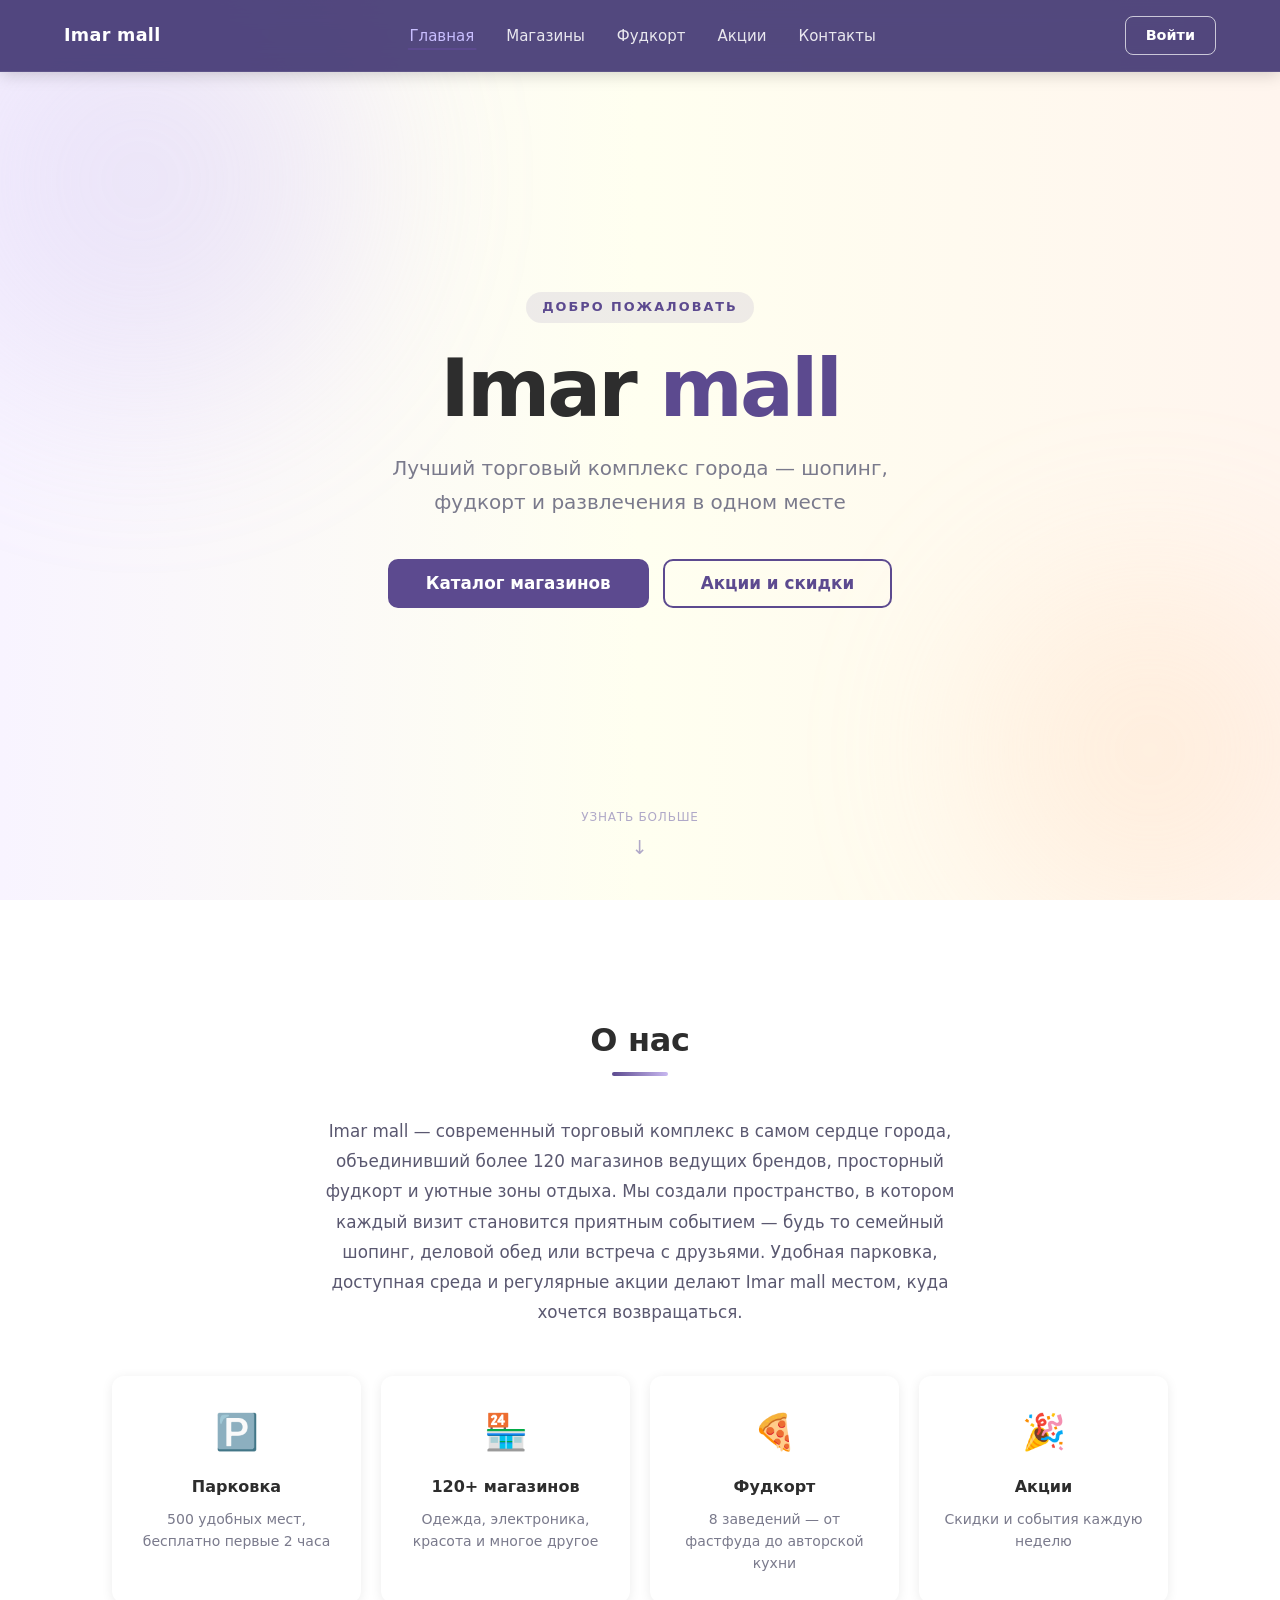
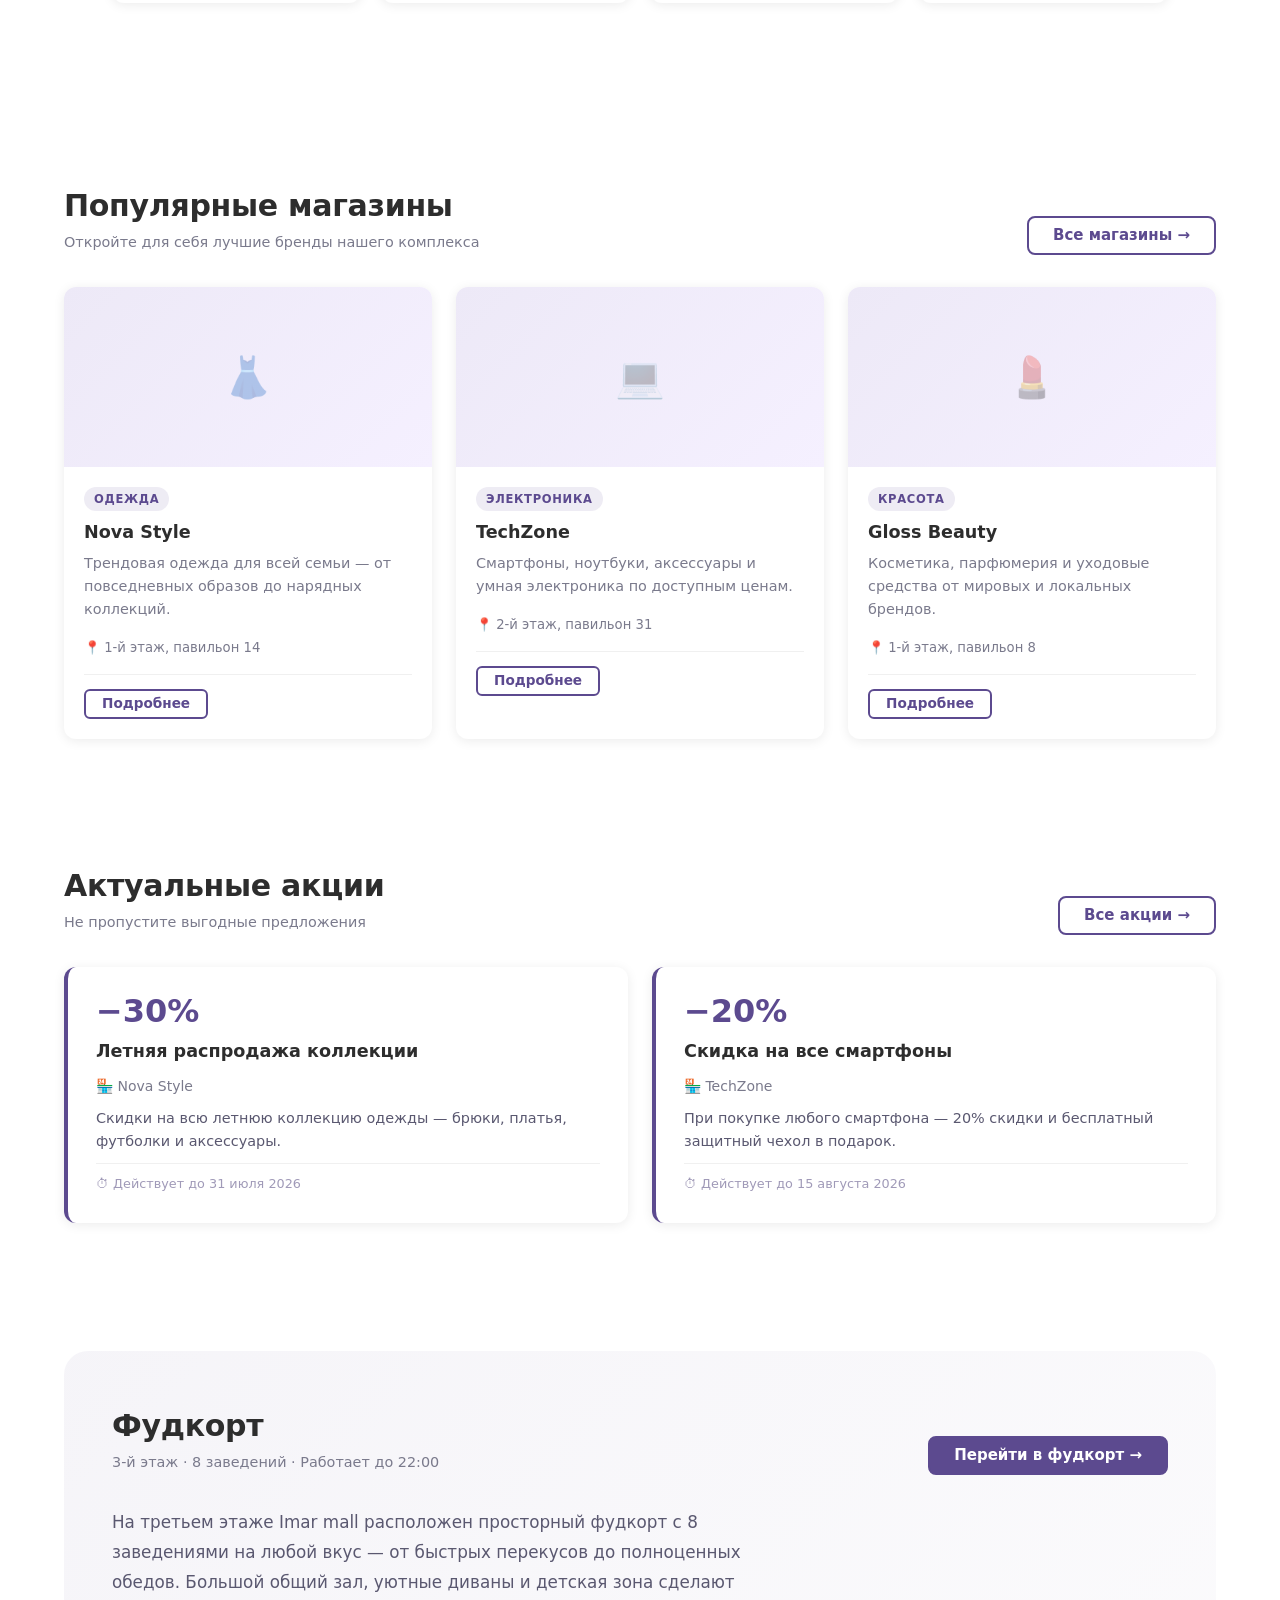
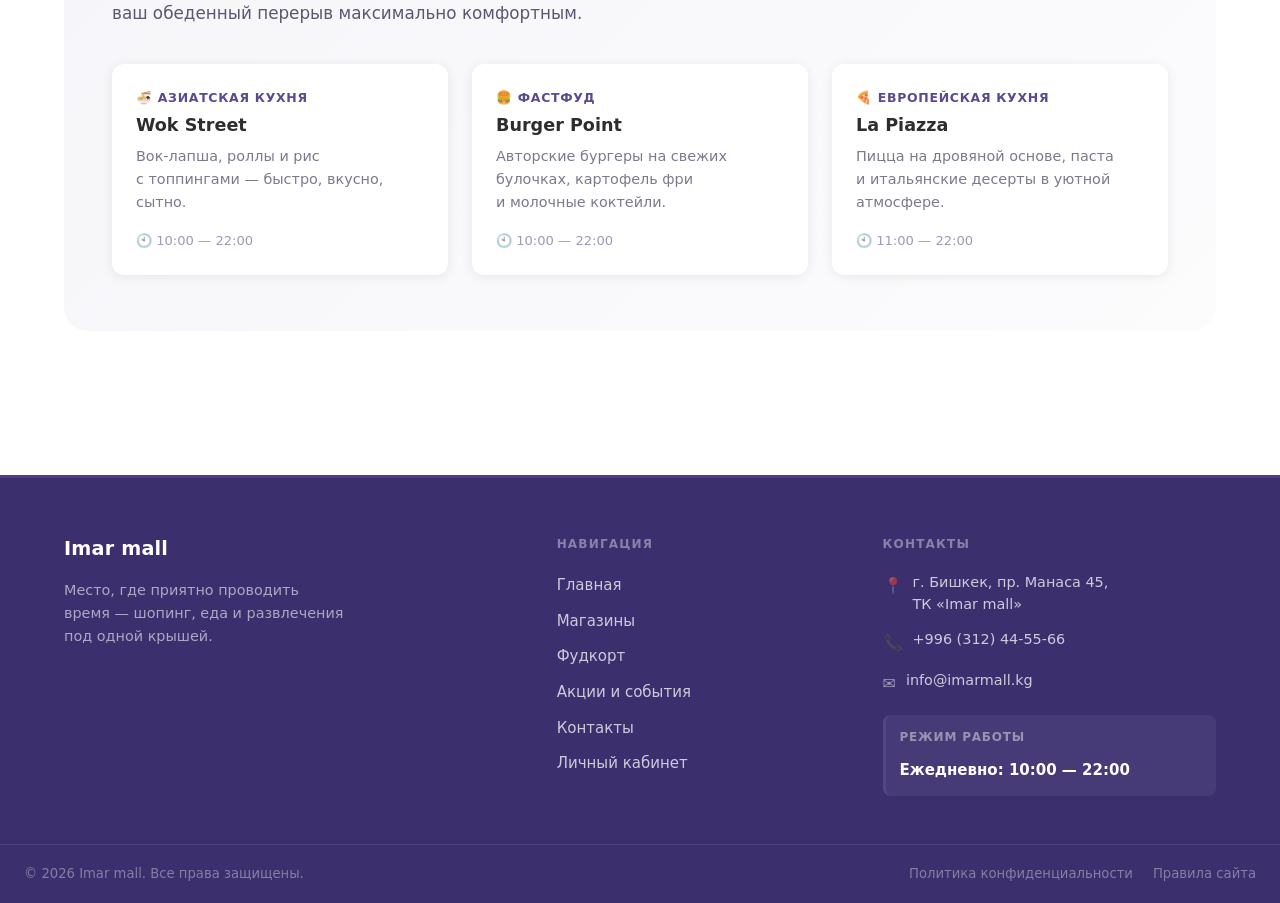
==== imar-shop-main-main/frontend/index.html @ 3b636833 "Add files via upload" ====
<!DOCTYPE html>
<html lang="ru">
<head>
  <meta charset="UTF-8">
  <meta name="viewport" content="width=device-width, initial-scale=1.0">
  <title>Главная — Imar mall</title>
  <link rel="stylesheet" href="css/style.css">
  <link rel="stylesheet" href="css/header.css">
  <link rel="stylesheet" href="css/footer.css">
  <link rel="stylesheet" href="css/components.css">

  <style>
    /* ── Стили, специфичные только для index.html ── */

    /* HERO */
    .hero {
      min-height: 100vh;
      display: flex;
      align-items: center;
      justify-content: center;
      text-align: center;
      padding: 0 24px;
      position: relative;
      overflow: hidden;
      margin-top: -72px; /* перекрыть padding-top из body */
    }

    /* Декоративные размытые круги на фоне */
    .hero::before,
    .hero::after {
      content: '';
      position: absolute;
      border-radius: 50%;
      pointer-events: none;
      filter: blur(80px);
      opacity: 0.35;
    }
    .hero::before {
      width: 520px;
      height: 520px;
      background: radial-gradient(circle, #c8b8f0, transparent);
      top: -80px;
      left: -120px;
    }
    .hero::after {
      width: 420px;
      height: 420px;
      background: radial-gradient(circle, #ffd6b0, transparent);
      bottom: -60px;
      right: -80px;
    }

    .hero__content {
      position: relative;
      z-index: 1;
      max-width: 720px;
    }

    .hero__eyebrow {
      display: inline-block;
      font-size: 0.8rem;
      font-weight: 700;
      letter-spacing: 2px;
      text-transform: uppercase;
      color: #5C4A8F;
      background: rgba(92, 74, 143, 0.1);
      padding: 5px 16px;
      border-radius: 20px;
      margin-bottom: 24px;
    }

    .hero__title {
      font-size: 5rem;
      font-weight: 800;
      color: #2d2d2d;
      letter-spacing: -3px;
      line-height: 1.05;
      margin-bottom: 20px;
    }

    .hero__title span {
      color: #5C4A8F;
    }

    .hero__subtitle {
      font-size: 1.25rem;
      color: #7a7a8c;
      line-height: 1.7;
      margin-bottom: 40px;
      max-width: 560px;
      margin-left: auto;
      margin-right: auto;
    }

    .hero__buttons {
      display: flex;
      gap: 14px;
      justify-content: center;
    }

    /* Стрелка вниз */
    .hero__scroll {
      position: absolute;
      bottom: 36px;
      left: 50%;
      transform: translateX(-50%);
      display: flex;
      flex-direction: column;
      align-items: center;
      gap: 6px;
      color: #b0a9c8;
      font-size: 0.75rem;
      letter-spacing: 0.8px;
      text-transform: uppercase;
      text-decoration: none;
    }

    .hero__scroll-arrow {
      font-size: 1.2rem;
      animation: bounce 1.8s infinite;
    }

    @keyframes bounce {
      0%, 100% { transform: translateY(0); }
      50%       { transform: translateY(6px); }
    }

    /* ── SECTION DIVIDER ── */
    .section-divider {
      width: 56px;
      height: 4px;
      background: linear-gradient(to right, #5C4A8F, #c8b8f0);
      border-radius: 4px;
      margin: 12px auto 40px;
    }

    /* ── О НАС ── */
    .about-text {
      max-width: 640px;
      margin: 0 auto;
      text-align: center;
      font-size: 1.05rem;
      color: #5a5870;
      line-height: 1.8;
      margin-bottom: 0;
    }

    .features-grid {
      display: grid;
      grid-template-columns: repeat(4, 1fr);
      gap: 20px;
      margin-top: 48px;
    }

    /* ── ПРЕВЬЮ-СЕКЦИИ: общая шапка ── */
    .preview-header {
      display: flex;
      align-items: flex-end;
      justify-content: space-between;
      margin-bottom: 32px;
    }

    .preview-header__left {}

    .preview-header__title {
      font-size: 1.875rem;
      font-weight: 800;
      color: #2d2d2d;
      margin-bottom: 6px;
    }

    .preview-header__sub {
      font-size: 0.9rem;
      color: #7a7a8c;
    }

    /* ── МАГАЗИНЫ ── */
    .shop-card__floor {
      font-size: 0.8rem;
      color: #a09ab8;
      margin-top: 4px;
    }

    /* ── АКЦИИ ── */
    .promo-card {
      background: #ffffff;
      border-radius: 12px;
      padding: 28px;
      box-shadow: 0 2px 12px rgba(0,0,0,0.08);
      border-left: 4px solid #5C4A8F;
      display: flex;
      flex-direction: column;
      gap: 10px;
      transition: box-shadow 0.25s, transform 0.25s;
    }
    .promo-card:hover {
      box-shadow: 0 6px 24px rgba(0,0,0,0.13);
      transform: translateY(-3px);
    }

    .promo-card__discount {
      display: inline-block;
      font-size: 2rem;
      font-weight: 800;
      color: #5C4A8F;
      line-height: 1;
    }

    .promo-card__title {
      font-size: 1.1rem;
      font-weight: 700;
      color: #2d2d2d;
    }

    .promo-card__store {
      font-size: 0.875rem;
      color: #7a7a8c;
    }

    .promo-card__deadline {
      font-size: 0.8rem;
      color: #a09ab8;
      margin-top: auto;
      padding-top: 10px;
      border-top: 1px solid rgba(0,0,0,0.06);
    }

    .grid-2-promos {
      display: grid;
      grid-template-columns: repeat(2, 1fr);
      gap: 24px;
    }

    /* ── ФУДКОРТ ── */
    .foodcourt-section {
      background: linear-gradient(135deg,
        rgba(92, 74, 143, 0.06) 0%,
        rgba(92, 74, 143, 0.02) 100%);
      border-radius: 24px;
      padding: 56px 48px;
    }

    .food-card__cuisine {
      font-size: 0.78rem;
      font-weight: 600;
      text-transform: uppercase;
      letter-spacing: 0.7px;
      color: #5C4A8F;
      margin-bottom: 6px;
    }

    .food-card__hours {
      font-size: 0.82rem;
      color: #a09ab8;
      margin-top: 6px;
    }

    /* ── SECTION BG ALTERNATING ── */
    .section--tinted {
      background: rgba(255,255,255,0.5);
      border-radius: 24px;
    }
  </style>
</head>
<body>

<!-- ========== HEADER ========== -->
<header class="header">
  <div class="header__inner">
    <a href="index.html" class="header__logo">
      <span class="header__logo-name">Imar mall</span>
    </a>
    <nav class="header__nav">
      <a href="index.html"     class="header__nav-link active">Главная</a>
      <a href="shops.html"     class="header__nav-link">Магазины</a>
      <a href="foodcourt.html" class="header__nav-link">Фудкорт</a>
      <a href="events.html"    class="header__nav-link">Акции</a>
      <a href="contacts.html"  class="header__nav-link">Контакты</a>
    </nav>
    <div class="header__actions">
      <a href="login.html" class="btn-login" id="headerAuthBtn">Войти</a>
    </div>
  </div>
</header>
<!-- ========== /HEADER ========== -->


<main>

  <!-- ================================================
       1. HERO
       ================================================ -->
  <section class="hero">
    <div class="hero__content">
      <span class="hero__eyebrow">Добро пожаловать</span>
      <h1 class="hero__title">Imar <span>mall</span></h1>
      <p class="hero__subtitle">
        Лучший торговый комплекс города — шопинг, фудкорт
        и&nbsp;развлечения в&nbsp;одном месте
      </p>
      <div class="hero__buttons">
        <a href="shops.html"  class="btn btn-primary btn-lg">Каталог магазинов</a>
        <a href="events.html" class="btn btn-outline btn-lg">Акции и скидки</a>
      </div>
    </div>
    <a href="#about" class="hero__scroll">
      <span>Узнать больше</span>
      <span class="hero__scroll-arrow">↓</span>
    </a>
  </section>


  <!-- ================================================
       2. О КОМПЛЕКСЕ
       ================================================ -->
  <section class="section" id="about">
    <div class="section--tinted" style="padding: 56px 48px;">

      <h2 class="section-title">О нас</h2>
      <div class="section-divider"></div>

      <p class="about-text">
        Imar mall — современный торговый комплекс в&nbsp;самом сердце
        города, объединивший более 120 магазинов ведущих брендов,
        просторный фудкорт и&nbsp;уютные зоны отдыха.
        Мы создали пространство, в&nbsp;котором каждый визит
        становится приятным событием&nbsp;— будь то семейный шопинг,
        деловой обед или встреча с&nbsp;друзьями.
        Удобная парковка, доступная среда и&nbsp;регулярные акции
        делают Imar mall местом, куда хочется возвращаться.
      </p>

      <!-- 4 преимущества -->
      <div class="features-grid">

        <div class="feature-item">
          <div class="feature-item__icon">🅿️</div>
          <div class="feature-item__title">Парковка</div>
          <div class="feature-item__text">500 удобных мест, бесплатно первые 2 часа</div>
        </div>

        <div class="feature-item">
          <div class="feature-item__icon">🏪</div>
          <div class="feature-item__title">120+ магазинов</div>
          <div class="feature-item__text">Одежда, электроника, красота и многое другое</div>
        </div>

        <div class="feature-item">
          <div class="feature-item__icon">🍕</div>
          <div class="feature-item__title">Фудкорт</div>
          <div class="feature-item__text">8 заведений — от фастфуда до авторской кухни</div>
        </div>

        <div class="feature-item">
          <div class="feature-item__icon">🎉</div>
          <div class="feature-item__title">Акции</div>
          <div class="feature-item__text">Скидки и события каждую неделю</div>
        </div>

      </div>
    </div>
  </section>


  <!-- ================================================
       3. ПРЕВЬЮ МАГАЗИНОВ
       ================================================ -->
  <section class="section">

    <div class="preview-header">
      <div class="preview-header__left">
        <h2 class="preview-header__title">Популярные магазины</h2>
        <p class="preview-header__sub">Откройте для себя лучшие бренды нашего комплекса</p>
      </div>
      <a href="shops.html" class="btn btn-outline">Все магазины →</a>
    </div>

    <div class="grid-3">

      <!-- Карточка 1 -->
      <div class="card card--flush">
        <div class="card__image-placeholder">👗</div>
        <div class="card__body">
          <span class="card__badge">Одежда</span>
          <h3 class="card__title">Nova Style</h3>
          <p class="card__text">
            Трендовая одежда для всей семьи — от повседневных образов
            до нарядных коллекций.
          </p>
          <div class="card__meta">📍 1-й этаж, павильон 14</div>
          <div class="card__footer">
            <a href="shops.html" class="btn btn-outline btn-sm">Подробнее</a>
          </div>
        </div>
      </div>

      <!-- Карточка 2 -->
      <div class="card card--flush">
        <div class="card__image-placeholder">💻</div>
        <div class="card__body">
          <span class="card__badge">Электроника</span>
          <h3 class="card__title">TechZone</h3>
          <p class="card__text">
            Смартфоны, ноутбуки, аксессуары и умная электроника
            по доступным ценам.
          </p>
          <div class="card__meta">📍 2-й этаж, павильон 31</div>
          <div class="card__footer">
            <a href="shops.html" class="btn btn-outline btn-sm">Подробнее</a>
          </div>
        </div>
      </div>

      <!-- Карточка 3 -->
      <div class="card card--flush">
        <div class="card__image-placeholder">💄</div>
        <div class="card__body">
          <span class="card__badge">Красота</span>
          <h3 class="card__title">Gloss Beauty</h3>
          <p class="card__text">
            Косметика, парфюмерия и уходовые средства от мировых
            и локальных брендов.
          </p>
          <div class="card__meta">📍 1-й этаж, павильон 8</div>
          <div class="card__footer">
            <a href="shops.html" class="btn btn-outline btn-sm">Подробнее</a>
          </div>
        </div>
      </div>

    </div>
  </section>


  <!-- ================================================
       4. ПРЕВЬЮ АКЦИЙ
       ================================================ -->
  <section class="section">

    <div class="preview-header">
      <div class="preview-header__left">
        <h2 class="preview-header__title">Актуальные акции</h2>
        <p class="preview-header__sub">Не пропустите выгодные предложения</p>
      </div>
      <a href="events.html" class="btn btn-outline">Все акции →</a>
    </div>

    <div class="grid-2-promos">

      <!-- Акция 1 -->
      <div class="promo-card">
        <span class="promo-card__discount">−30%</span>
        <div class="promo-card__title">Летняя распродажа коллекции</div>
        <div class="promo-card__store">🏪 Nova Style</div>
        <p style="font-size:0.9rem; color:#5a5870; line-height:1.6;">
          Скидки на всю летнюю коллекцию одежды — брюки, платья,
          футболки и аксессуары.
        </p>
        <div class="promo-card__deadline">⏱ Действует до 31 июля 2026</div>
      </div>

      <!-- Акция 2 -->
      <div class="promo-card">
        <span class="promo-card__discount">−20%</span>
        <div class="promo-card__title">Скидка на все смартфоны</div>
        <div class="promo-card__store">🏪 TechZone</div>
        <p style="font-size:0.9rem; color:#5a5870; line-height:1.6;">
          При покупке любого смартфона — 20% скидки
          и&nbsp;бесплатный защитный чехол в подарок.
        </p>
        <div class="promo-card__deadline">⏱ Действует до 15 августа 2026</div>
      </div>

    </div>
  </section>


  <!-- ================================================
       5. ПРЕВЬЮ ФУДКОРТА
       ================================================ -->
  <section class="section">
    <div class="foodcourt-section">

      <div class="preview-header">
        <div class="preview-header__left">
          <h2 class="preview-header__title">Фудкорт</h2>
          <p class="preview-header__sub">
            3-й этаж · 8 заведений · Работает до 22:00
          </p>
        </div>
        <a href="foodcourt.html" class="btn btn-primary">Перейти в фудкорт →</a>
      </div>

      <p style="font-size:1.05rem; color:#5a5870; line-height:1.8;
                max-width:640px; margin-bottom:36px;">
        На третьем этаже Imar mall расположен просторный фудкорт с&nbsp;8
        заведениями на любой вкус — от быстрых перекусов до полноценных
        обедов. Большой общий зал, уютные диваны и&nbsp;детская зона
        сделают ваш обеденный перерыв максимально комфортным.
      </p>

      <div class="grid-3">

        <!-- Заведение 1 -->
        <div class="card">
          <div class="food-card__cuisine">🍜 Азиатская кухня</div>
          <h3 class="card__title">Wok Street</h3>
          <p class="card__text">
            Вок-лапша, роллы и&nbsp;рис с&nbsp;топпингами —
            быстро, вкусно, сытно.
          </p>
          <div class="food-card__hours">🕙 10:00 — 22:00</div>
        </div>

        <!-- Заведение 2 -->
        <div class="card">
          <div class="food-card__cuisine">🍔 Фастфуд</div>
          <h3 class="card__title">Burger Point</h3>
          <p class="card__text">
            Авторские бургеры на свежих булочках, картофель
            фри и&nbsp;молочные коктейли.
          </p>
          <div class="food-card__hours">🕙 10:00 — 22:00</div>
        </div>

        <!-- Заведение 3 -->
        <div class="card">
          <div class="food-card__cuisine">🍕 Европейская кухня</div>
          <h3 class="card__title">La Piazza</h3>
          <p class="card__text">
            Пицца на дровяной основе, паста и&nbsp;итальянские
            десерты в&nbsp;уютной атмосфере.
          </p>
          <div class="food-card__hours">🕙 11:00 — 22:00</div>
        </div>

      </div>
    </div>
  </section>

</main>


<!-- ========== FOOTER ========== -->
<footer class="footer">
  <div class="footer__inner">
    <div class="footer__grid">

      <div class="footer__brand">
        <a href="index.html" class="footer__logo">
          <span class="footer__logo-name">Imar mall</span>
        </a>
        <p class="footer__slogan">
          Место, где приятно проводить время —&nbsp;шопинг, еда
          и&nbsp;развлечения под одной крышей.
        </p>
      </div>

      <div class="footer__nav-col">
        <p class="footer__col-title">Навигация</p>
        <ul class="footer__nav-list">
          <li><a href="index.html"     class="footer__nav-link">Главная</a></li>
          <li><a href="shops.html"     class="footer__nav-link">Магазины</a></li>
          <li><a href="foodcourt.html" class="footer__nav-link">Фудкорт</a></li>
          <li><a href="events.html"    class="footer__nav-link">Акции и события</a></li>
          <li><a href="contacts.html"  class="footer__nav-link">Контакты</a></li>
          <li><a href="cabinet.html"   class="footer__nav-link">Личный кабинет</a></li>
        </ul>
      </div>

      <div class="footer__contacts-col">
        <p class="footer__col-title">Контакты</p>
        <div class="footer__contact-item">
          <span class="footer__contact-icon">📍</span>
          <span class="footer__contact-text">
            г. Бишкек, пр. Манаса 45,<br>ТК «Imar mall»
          </span>
        </div>
        <div class="footer__contact-item">
          <span class="footer__contact-icon">📞</span>
          <span class="footer__contact-text">
            <a href="tel:+996312445566">+996 (312) 44-55-66</a>
          </span>
        </div>
        <div class="footer__contact-item">
          <span class="footer__contact-icon">✉️</span>
          <span class="footer__contact-text">
            <a href="mailto:info@imarmall.kg">info@imarmall.kg</a>
          </span>
        </div>
        <div class="footer__hours">
          <p class="footer__hours-label">Режим работы</p>
          <p class="footer__hours-time">Ежедневно: 10:00 — 22:00</p>
        </div>
      </div>

    </div>
  </div>

  <div class="footer__bottom">
    <p class="footer__copyright">© 2026 Imar mall. Все права защищены.</p>
    <div class="footer__bottom-links">
      <a href="#" class="footer__bottom-link">Политика конфиденциальности</a>
      <a href="#" class="footer__bottom-link">Правила сайта</a>
    </div>
  </div>
</footer>
<!-- ========== /FOOTER ========== -->

<script src="js/header-auth.js"></script>
</body>
</html>
---- imar-shop-main-main/frontend/css/style.css ----
/* ============================================================
   style.css — Глобальные стили, градиент, типографика
   Проект: Веб-сайт торгового комплекса
   ============================================================ */

/* ----------------------------------------------------------
   1. RESET
   ---------------------------------------------------------- */
*,
*::before,
*::after {
  box-sizing: border-box;
  margin: 0;
  padding: 0;
}

html {
  scroll-behavior: smooth;
}

ul,
ol {
  list-style: none;
}

img {
  display: block;
  max-width: 100%;
  height: auto;
}

button {
  cursor: pointer;
  border: none;
  background: none;
  font: inherit;
}

input,
textarea,
select {
  font: inherit;
  border: none;
  outline: none;
}

a {
  text-decoration: none;
  color: inherit;
}

table {
  border-collapse: collapse;
  border-spacing: 0;
}

/* --------------------
   2. ПЕРЕМЕННЫЕ
   ---------------------------------------------------------- */
:root {
  /* Цветовая палитра */
  --color-bg-left:    #F8F4FF;
  --color-bg-center:  #FFFFF0;
  --color-bg-right:   #FFF5EE;
  --color-accent:     #5C4A8F;
  --color-accent-dark:#4a3a75;
  --color-dark:       #3b2f6e;
  --color-text:       #2d2d2d;
  --color-text-muted: #7a7a8c;
  --color-white:      #ffffff;
  --color-card-bg:    #ffffff;

  /* Тени */
  --shadow-card: 0 2px 12px rgba(0, 0, 0, 0.08);
  --shadow-md:   0 4px 20px rgba(0, 0, 0, 0.12);

  /* Скругления */
  --radius-sm:  6px;
  --radius-md:  12px;
  --radius-lg:  20px;

  /* Отступы */
  --section-padding: 64px 0;
  --container-width: 1200px;

  /* Типографика */
  --font-family: 'Segoe UI', 'Segoe UI Variable', system-ui, -apple-system, sans-serif;
  --font-size-base: 16px;
  --line-height-base: 1.6;
}

/* ----------------------------------------------------------
   3. БАЗОВЫЕ СТИЛИ BODY
   ---------------------------------------------------------- */
body {
  font-family: var(--font-family);
  font-size: var(--font-size-base);
  line-height: var(--line-height-base);
  color: var(--color-text);
  background: linear-gradient(to right, var(--color-bg-left), var(--color-bg-center), var(--color-bg-right));
  background-attachment: fixed;
  min-height: 100vh;

  /* Отступ сверху под фиксированный хедер */
  padding-top: 72px;
}

/* ----------------------------------------------------------
   4. ТИПОГРАФИКА
   ---------------------------------------------------------- */
h1,
h2,
h3,
h4,
h5,
h6 {
  font-family: var(--font-family);
  font-weight: 700;
  line-height: 1.25;
  color: var(--color-text);
}

h1 {
  font-size: 2.75rem;   /* 44px */
  letter-spacing: -0.5px;
}

h2 {
  font-size: 2rem;      /* 32px */
  letter-spacing: -0.3px;
}

h3 {
  font-size: 1.375rem;  /* 22px */
}

h4 {
  font-size: 1.125rem;  /* 18px */
}

p {
  font-size: 1rem;
  line-height: 1.7;
  color: var(--color-text);
}

p + p {
  margin-top: 0.75em;
}

a {
  color: var(--color-accent);
  transition: color 0.2s ease;
}

a:hover {
  color: var(--color-accent-dark);
}

/* ----------------------------------------------------------
   5. ВСПОМОГАТЕЛЬНЫЕ УТИЛИТЫ
   ---------------------------------------------------------- */

/* Визуально скрытый, но доступный для скринридеров */
.sr-only {
  position: absolute;
  width: 1px;
  height: 1px;
  padding: 0;
  margin: -1px;
  overflow: hidden;
  clip: rect(0, 0, 0, 0);
  white-space: nowrap;
  border: 0;
}

/* Текстовые выравнивания */
.text-center { text-align: center; }
.text-left   { text-align: left; }
.text-right  { text-align: right; }

/* Цвета текста */
.text-accent { color: var(--color-accent); }
.text-muted  { color: var(--color-text-muted); }
.text-white  { color: var(--color-white); }

/* Верхний отступ для заголовков секций */
.section-title {
  font-size: 2rem;
  text-align: center;
  margin-bottom: 12px;
}

.section-subtitle {
  font-size: 1rem;
  color: var(--color-text-muted);
  text-align: center;
  margin-bottom: 40px;
}

/* Горизонтальный разделитель */
hr.divider {
  border: none;
  border-top: 1px solid rgba(92, 74, 143, 0.15);
  margin: 32px 0;
}
---- imar-shop-main-main/frontend/css/header.css ----
/* ============================================================
   header.css — Стили хедера и навигации
   Проект: Веб-сайт торгового комплекса
   ============================================================ */

/* ----------------------------------------------------------
   1. ХЕДЕР — основной контейнер
   ---------------------------------------------------------- */
.header {
  position: fixed;
  top: 0;
  left: 0;
  right: 0;
  z-index: 1000;

  height: 72px;

  /* Полупрозрачный тёмно-фиолетовый фон с blur */
  background-color: rgba(59, 47, 110, 0.88);
  backdrop-filter: blur(12px);
  -webkit-backdrop-filter: blur(12px);

  /* Тонкая нижняя граница для глубины */
  border-bottom: 1px solid rgba(255, 255, 255, 0.08);

  box-shadow: 0 2px 16px rgba(0, 0, 0, 0.18);
}

/* Внутренняя компоновка: лого | нав | кнопка */
.header__inner {
  max-width: 1200px;
  margin: 0 auto;
  padding: 0 24px;
  height: 100%;

  display: flex;
  align-items: center;
  justify-content: space-between;
  gap: 24px;
}

/* ----------------------------------------------------------
   2. ЛОГОТИП (левая часть)
   ---------------------------------------------------------- */
.header__logo {
  display: flex;
  align-items: center;
  gap: 10px;
  text-decoration: none;
  flex-shrink: 0;
}

.header__logo-img {
  width: 38px;
  height: 38px;
  object-fit: contain;
  border-radius: 8px;
}

.header__logo-text {
  display: flex;
  flex-direction: column;
  line-height: 1.15;
}

.header__logo-name {
  font-size: 1.1rem;
  font-weight: 700;
  color: #ffffff;
  letter-spacing: 0.3px;
}

.header__logo-slogan {
  font-size: 0.7rem;
  color: rgba(255, 255, 255, 0.55);
  letter-spacing: 0.5px;
  text-transform: uppercase;
}

/* ----------------------------------------------------------
   3. НАВИГАЦИЯ (центр)
   ---------------------------------------------------------- */
.header__nav {
  display: flex;
  align-items: center;
  gap: 4px;
}

.header__nav-link {
  position: relative;
  padding: 6px 14px;
  font-size: 0.9375rem;   /* 15px */
  font-weight: 500;
  color: rgba(255, 255, 255, 0.88);
  border-radius: 6px;
  text-decoration: none;
  transition: color 0.2s ease, background-color 0.2s ease;

  /* Подчёркивание-индикатор */
  overflow: hidden;
}

.header__nav-link::after {
  content: '';
  position: absolute;
  bottom: 4px;
  left: 50%;
  transform: translateX(-50%) scaleX(0);
  width: calc(100% - 24px);
  height: 2px;
  background-color: #5C4A8F;
  border-radius: 2px;
  transition: transform 0.25s ease;
}

.header__nav-link:hover {
  color: #c9bfff;
  background-color: rgba(255, 255, 255, 0.07);
}

.header__nav-link:hover::after {
  transform: translateX(-50%) scaleX(1);
}

/* Активная (текущая) страница */
.header__nav-link.active {
  color: #c9bfff;
}

.header__nav-link.active::after {
  transform: translateX(-50%) scaleX(1);
}

/* ----------------------------------------------------------
   4. КНОПКА ВХОДА / ИКОНКА КАБИНЕТА (правая часть)
   ---------------------------------------------------------- */
.header__actions {
  display: flex;
  align-items: center;
  gap: 10px;
  flex-shrink: 0;
}

/* Кнопка "Войти" — обводка белая */
.btn-login {
  display: inline-flex;
  align-items: center;
  gap: 6px;
  padding: 7px 20px;
  font-size: 0.9rem;
  font-weight: 600;
  color: #ffffff;
  background: transparent;
  border: 1.5px solid rgba(255, 255, 255, 0.7);
  border-radius: 8px;
  text-decoration: none;
  cursor: pointer;
  transition: background-color 0.2s ease,
              color 0.2s ease,
              border-color 0.2s ease,
              box-shadow 0.2s ease;
}

.btn-login:hover {
  background-color: #ffffff;
  color: #3b2f6e;
  border-color: #ffffff;
  box-shadow: 0 2px 10px rgba(255, 255, 255, 0.2);
}

/* Ссылка на личный кабинет (когда пользователь авторизован) */
.header__cabinet-link {
  display: inline-flex;
  align-items: center;
  gap: 8px;
  padding: 6px 16px;
  font-size: 0.9rem;
  font-weight: 500;
  color: #c9bfff;
  background: rgba(255, 255, 255, 0.08);
  border: 1.5px solid rgba(201, 191, 255, 0.35);
  border-radius: 8px;
  text-decoration: none;
  transition: background-color 0.2s ease, color 0.2s ease;
}

.header__cabinet-link:hover {
  background-color: rgba(255, 255, 255, 0.15);
  color: #ffffff;
}

/* Аватар-иконка пользователя */
.header__avatar {
  width: 30px;
  height: 30px;
  border-radius: 50%;
  background: rgba(255, 255, 255, 0.2);
  display: flex;
  align-items: center;
  justify-content: center;
  font-size: 0.85rem;
  font-weight: 700;
  color: #ffffff;
  text-transform: uppercase;
  flex-shrink: 0;
}

/* ----------------------------------------------------------
   5. HERO-СЕКЦИЯ (баннер) — стилизация под хедер
   ---------------------------------------------------------- */
.hero {
  min-height: 480px;
  display: flex;
  align-items: center;
  justify-content: center;
  text-align: center;
  padding: 80px 24px 64px;
  position: relative;
  overflow: hidden;
}

/* Лёгкий декоративный фон для hero */
.hero::before {
  content: '';
  position: absolute;
  inset: 0;
  background: linear-gradient(135deg,
    rgba(92, 74, 143, 0.06) 0%,
    transparent 60%,
    rgba(92, 74, 143, 0.04) 100%);
  pointer-events: none;
}

.hero__content {
  position: relative;
  max-width: 680px;
}

.hero__title {
  font-size: 3rem;
  font-weight: 800;
  color: #2d2d2d;
  margin-bottom: 16px;
  letter-spacing: -1px;
}

.hero__subtitle {
  font-size: 1.15rem;
  color: #7a7a8c;
  margin-bottom: 36px;
  line-height: 1.7;
}
---- imar-shop-main-main/frontend/css/footer.css ----
/* ============================================================
   footer.css — Стили футера
   Проект: Веб-сайт торгового комплекса
   ============================================================ */

/* ----------------------------------------------------------
   1. ОСНОВНОЙ КОНТЕЙНЕР ФУТЕРА
   ---------------------------------------------------------- */
.footer {
  background-color: #3b2f6e;
  color: rgba(255, 255, 255, 0.85);
  padding: 56px 0 0;
  margin-top: 80px;

  /* Декоративная линия сверху */
  border-top: 3px solid rgba(92, 74, 143, 0.6);
}

.footer__inner {
  max-width: 1200px;
  margin: 0 auto;
  padding: 0 24px;
}

/* ----------------------------------------------------------
   2. ТРИ КОЛОНКИ
   ---------------------------------------------------------- */
.footer__grid {
  display: grid;
  grid-template-columns: 1.6fr 1fr 1.2fr;
  gap: 48px;
  padding-bottom: 48px;
}

/* ---------- Колонка 1: Логотип + слоган ---------- */
.footer__brand {}

.footer__logo {
  display: flex;
  align-items: center;
  gap: 10px;
  margin-bottom: 14px;
  text-decoration: none;
}

.footer__logo-img {
  width: 40px;
  height: 40px;
  object-fit: contain;
  border-radius: 8px;
  opacity: 0.9;
}

.footer__logo-name {
  font-size: 1.2rem;
  font-weight: 700;
  color: #ffffff;
  letter-spacing: 0.2px;
}

.footer__slogan {
  font-size: 0.9rem;
  line-height: 1.6;
  color: rgba(255, 255, 255, 0.58);
  max-width: 280px;
  margin-bottom: 20px;
}

/* Социальные иконки (необязательно, заглушка) */
.footer__socials {
  display: flex;
  gap: 10px;
}

.footer__social-link {
  width: 34px;
  height: 34px;
  border-radius: 8px;
  background: rgba(255, 255, 255, 0.1);
  border: 1px solid rgba(255, 255, 255, 0.12);
  display: flex;
  align-items: center;
  justify-content: center;
  color: rgba(255, 255, 255, 0.7);
  font-size: 0.85rem;
  text-decoration: none;
  transition: background-color 0.2s ease, color 0.2s ease;
}

.footer__social-link:hover {
  background-color: rgba(255, 255, 255, 0.2);
  color: #ffffff;
}

/* ---------- Колонка 2: Навигация ---------- */
.footer__nav-col {}

.footer__col-title {
  font-size: 0.75rem;
  font-weight: 700;
  color: rgba(255, 255, 255, 0.4);
  text-transform: uppercase;
  letter-spacing: 1.2px;
  margin-bottom: 18px;
}

.footer__nav-list {
  display: flex;
  flex-direction: column;
  gap: 10px;
}

.footer__nav-link {
  font-size: 0.9375rem;
  color: rgba(255, 255, 255, 0.75);
  text-decoration: none;
  transition: color 0.2s ease, padding-left 0.2s ease;
  display: inline-block;
}

.footer__nav-link:hover {
  color: #c9bfff;
  padding-left: 4px;
}

/* ---------- Колонка 3: Контакты ---------- */
.footer__contacts-col {}

.footer__contact-item {
  display: flex;
  align-items: flex-start;
  gap: 10px;
  margin-bottom: 14px;
}

.footer__contact-icon {
  font-size: 1rem;
  flex-shrink: 0;
  margin-top: 1px;
  opacity: 0.6;
}

.footer__contact-text {
  font-size: 0.9rem;
  color: rgba(255, 255, 255, 0.75);
  line-height: 1.5;
}

.footer__contact-text a {
  color: rgba(255, 255, 255, 0.75);
  text-decoration: none;
  transition: color 0.2s ease;
}

.footer__contact-text a:hover {
  color: #c9bfff;
}

/* Режим работы */
.footer__hours {
  margin-top: 18px;
  padding: 12px 14px;
  background: rgba(255, 255, 255, 0.06);
  border-radius: 8px;
  border-left: 3px solid rgba(92, 74, 143, 0.7);
}

.footer__hours-label {
  font-size: 0.75rem;
  font-weight: 600;
  text-transform: uppercase;
  letter-spacing: 0.8px;
  color: rgba(255, 255, 255, 0.45);
  margin-bottom: 4px;
}

.footer__hours-time {
  font-size: 0.9375rem;
  font-weight: 600;
  color: #ffffff;
}

/* ----------------------------------------------------------
   3. НИЖНЯЯ СТРОКА — КОПИРАЙТ
   ---------------------------------------------------------- */
.footer__bottom {
  border-top: 1px solid rgba(255, 255, 255, 0.1);
  padding: 18px 24px;
  display: flex;
  align-items: center;
  justify-content: space-between;
  gap: 16px;
}

.footer__copyright {
  font-size: 0.825rem;
  color: rgba(255, 255, 255, 0.38);
}

.footer__bottom-links {
  display: flex;
  gap: 20px;
}

.footer__bottom-link {
  font-size: 0.825rem;
  color: rgba(255, 255, 255, 0.38);
  text-decoration: none;
  transition: color 0.2s ease;
}

.footer__bottom-link:hover {
  color: rgba(255, 255, 255, 0.7);
}
---- imar-shop-main-main/frontend/css/components.css ----
/* ============================================================
   components.css — Карточки, кнопки, формы, сетки, секции
   Проект: Веб-сайт торгового комплекса
   ============================================================ */

/* ----------------------------------------------------------
   1. СЕКЦИЯ (.section)
   ---------------------------------------------------------- */
.section {
  padding: 64px 0;
  max-width: 1200px;
  margin: 0 auto;
  padding-left: 24px;
  padding-right: 24px;
}

/* Секция на всю ширину с внутренним контейнером */
.section--full {
  padding: 64px 0;
  width: 100%;
}

.section--full .section__container {
  max-width: 1200px;
  margin: 0 auto;
  padding: 0 24px;
}

/* Уменьшенный отступ */
.section--compact {
  padding: 40px 24px;
}

/* ----------------------------------------------------------
   2. СЕТКИ
   ---------------------------------------------------------- */

/* Три колонки */
.grid-3 {
  display: grid;
  grid-template-columns: repeat(3, 1fr);
  gap: 24px;
}

/* Четыре колонки */
.grid-4 {
  display: grid;
  grid-template-columns: repeat(4, 1fr);
  gap: 20px;
}

/* Две колонки */
.grid-2 {
  display: grid;
  grid-template-columns: repeat(2, 1fr);
  gap: 28px;
}

/* ----------------------------------------------------------
   3. КАРТОЧКА (.card)
   ---------------------------------------------------------- */
.card {
  background-color: #ffffff;
  border-radius: 12px;
  padding: 24px;
  box-shadow: 0 2px 12px rgba(0, 0, 0, 0.08);
  transition: box-shadow 0.25s ease, transform 0.25s ease;
}

.card:hover {
  box-shadow: 0 6px 24px rgba(0, 0, 0, 0.13);
  transform: translateY(-3px);
}

/* Карточка без горизонтального padding (для изображений) */
.card--flush {
  padding: 0;
  overflow: hidden;
}

.card--flush .card__body {
  padding: 18px 20px 20px;
}

/* Изображение в карточке */
.card__image {
  width: 100%;
  height: 180px;
  object-fit: cover;
  display: block;
  background-color: #f0eefc;
}

/* Заглушка для отсутствующего изображения */
.card__image-placeholder {
  width: 100%;
  height: 180px;
  background: linear-gradient(135deg, #ede9f7, #f5f0ff);
  display: flex;
  align-items: center;
  justify-content: center;
  font-size: 2.5rem;
  color: rgba(92, 74, 143, 0.3);
}

.card__badge {
  display: inline-block;
  font-size: 0.72rem;
  font-weight: 600;
  text-transform: uppercase;
  letter-spacing: 0.7px;
  padding: 3px 10px;
  border-radius: 20px;
  background-color: rgba(92, 74, 143, 0.1);
  color: #5C4A8F;
  margin-bottom: 10px;
}

.card__title {
  font-size: 1.1rem;
  font-weight: 700;
  color: #2d2d2d;
  margin-bottom: 8px;
  line-height: 1.3;
}

.card__text {
  font-size: 0.9rem;
  color: #7a7a8c;
  line-height: 1.6;
  margin-bottom: 16px;
}

.card__meta {
  font-size: 0.825rem;
  color: #7a7a8c;
  display: flex;
  align-items: center;
  gap: 6px;
}

.card__meta + .card__meta {
  margin-top: 4px;
}

.card__footer {
  margin-top: 16px;
  padding-top: 14px;
  border-top: 1px solid rgba(0, 0, 0, 0.06);
  display: flex;
  align-items: center;
  justify-content: space-between;
  gap: 10px;
}

/* Карточка акции */
.card--promo {
  border-left: 4px solid #5C4A8F;
}

.card--promo .card__deadline {
  font-size: 0.8rem;
  color: #a09ab8;
}

/* ----------------------------------------------------------
   4. КНОПКИ
   ---------------------------------------------------------- */

/* --- Базовый сброс кнопки --- */
.btn {
  display: inline-flex;
  align-items: center;
  justify-content: center;
  gap: 8px;
  padding: 10px 24px;
  font-size: 0.9375rem;
  font-weight: 600;
  border-radius: 8px;
  cursor: pointer;
  text-decoration: none;
  border: 2px solid transparent;
  transition: background-color 0.2s ease,
              color 0.2s ease,
              border-color 0.2s ease,
              box-shadow 0.2s ease,
              transform 0.15s ease;
  white-space: nowrap;
  line-height: 1;
}

.btn:active {
  transform: scale(0.97);
}

/* --- Основная кнопка (заливка) --- */
.btn-primary {
  background-color: #5C4A8F;
  color: #ffffff;
  border-color: #5C4A8F;
}

.btn-primary:hover {
  background-color: #4a3a75;
  border-color: #4a3a75;
  box-shadow: 0 4px 14px rgba(92, 74, 143, 0.35);
  color: #ffffff;
}

/* --- Контурная кнопка (outline) --- */
.btn-outline {
  background-color: transparent;
  color: #5C4A8F;
  border-color: #5C4A8F;
}

.btn-outline:hover {
  background-color: #5C4A8F;
  color: #ffffff;
  box-shadow: 0 4px 14px rgba(92, 74, 143, 0.25);
}

/* --- Кнопка «призрак» (ghost) на тёмном фоне --- */
.btn-ghost-white {
  background-color: transparent;
  color: #ffffff;
  border-color: rgba(255, 255, 255, 0.6);
}

.btn-ghost-white:hover {
  background-color: #ffffff;
  color: #3b2f6e;
  border-color: #ffffff;
}

/* --- Размеры --- */
.btn-sm {
  padding: 6px 16px;
  font-size: 0.85rem;
  border-radius: 6px;
}

.btn-lg {
  padding: 14px 36px;
  font-size: 1.05rem;
  border-radius: 10px;
}

/* --- Кнопка удаления (красная) --- */
.btn-danger {
  background-color: transparent;
  color: #d94f4f;
  border-color: #d94f4f;
}

.btn-danger:hover {
  background-color: #d94f4f;
  color: #ffffff;
}

/* ----------------------------------------------------------
   5. ФИЛЬТР-ПАНЕЛЬ (для shops.html и foodcourt.html)
   ---------------------------------------------------------- */
.filter-bar {
  display: flex;
  align-items: center;
  gap: 8px;
  flex-wrap: wrap;
  margin-bottom: 36px;
}

.filter-btn {
  padding: 7px 18px;
  font-size: 0.875rem;
  font-weight: 500;
  color: #5C4A8F;
  background: rgba(92, 74, 143, 0.07);
  border: 1.5px solid rgba(92, 74, 143, 0.2);
  border-radius: 20px;
  cursor: pointer;
  transition: background-color 0.2s ease,
              color 0.2s ease,
              border-color 0.2s ease;
}

.filter-btn:hover {
  background-color: rgba(92, 74, 143, 0.15);
  border-color: rgba(92, 74, 143, 0.4);
}

.filter-btn.active {
  background-color: #5C4A8F;
  color: #ffffff;
  border-color: #5C4A8F;
}

/* ----------------------------------------------------------
   6. ФОРМЫ
   ---------------------------------------------------------- */
.form-group {
  margin-bottom: 18px;
}

.form-label {
  display: block;
  font-size: 0.875rem;
  font-weight: 600;
  color: #2d2d2d;
  margin-bottom: 6px;
}

.form-input,
.form-textarea,
.form-select {
  width: 100%;
  padding: 10px 14px;
  font-size: 0.9375rem;
  color: #2d2d2d;
  background-color: #ffffff;
  border: 1.5px solid #ddd8f0;
  border-radius: 8px;
  outline: none;
  transition: border-color 0.2s ease, box-shadow 0.2s ease;
  box-shadow: 0 1px 4px rgba(0, 0, 0, 0.04);
}

.form-input:focus,
.form-textarea:focus,
.form-select:focus {
  border-color: #5C4A8F;
  box-shadow: 0 0 0 3px rgba(92, 74, 143, 0.12);
}

.form-input::placeholder,
.form-textarea::placeholder {
  color: #b0a9c8;
}

.form-textarea {
  resize: vertical;
  min-height: 110px;
}

/* Сообщение об ошибке под полем */
.form-error {
  font-size: 0.8rem;
  color: #d94f4f;
  margin-top: 5px;
  display: none; /* показывается через JS */
}

.form-error.visible {
  display: block;
}

/* Обёртка формы — карточка */
.form-card {
  background: #ffffff;
  border-radius: 16px;
  padding: 40px;
  box-shadow: 0 4px 24px rgba(0, 0, 0, 0.09);
  max-width: 480px;
  margin: 0 auto;
}

.form-card__title {
  font-size: 1.5rem;
  font-weight: 700;
  margin-bottom: 8px;
  text-align: center;
}

.form-card__subtitle {
  font-size: 0.875rem;
  color: #7a7a8c;
  text-align: center;
  margin-bottom: 28px;
}

/* Вкладки входа/регистрации */
.tab-switcher {
  display: flex;
  background: rgba(92, 74, 143, 0.07);
  border-radius: 8px;
  padding: 4px;
  margin-bottom: 28px;
  gap: 4px;
}

.tab-btn {
  flex: 1;
  padding: 8px;
  font-size: 0.9rem;
  font-weight: 600;
  color: #7a7a8c;
  background: transparent;
  border: none;
  border-radius: 6px;
  cursor: pointer;
  transition: background-color 0.2s ease, color 0.2s ease;
}

.tab-btn.active {
  background: #ffffff;
  color: #5C4A8F;
  box-shadow: 0 1px 6px rgba(0, 0, 0, 0.1);
}

/* ----------------------------------------------------------
   7. КОРЗИНА (cabinet.html)
   ---------------------------------------------------------- */
.cart-table {
  width: 100%;
  background: #ffffff;
  border-radius: 12px;
  box-shadow: 0 2px 12px rgba(0, 0, 0, 0.08);
  overflow: hidden;
}

.cart-table th {
  background: rgba(92, 74, 143, 0.06);
  padding: 14px 20px;
  font-size: 0.825rem;
  font-weight: 700;
  text-transform: uppercase;
  letter-spacing: 0.6px;
  color: #7a7a8c;
  text-align: left;
}

.cart-table td {
  padding: 14px 20px;
  font-size: 0.9375rem;
  color: #2d2d2d;
  border-top: 1px solid rgba(0, 0, 0, 0.05);
  vertical-align: middle;
}

.cart-table tr:hover td {
  background: rgba(92, 74, 143, 0.025);
}

.cart-total-row {
  display: flex;
  align-items: center;
  justify-content: space-between;
  padding: 18px 20px;
  margin-top: 8px;
  background: #ffffff;
  border-radius: 12px;
  box-shadow: 0 2px 12px rgba(0, 0, 0, 0.08);
}

.cart-total-label {
  font-size: 1rem;
  font-weight: 600;
  color: #7a7a8c;
}

.cart-total-amount {
  font-size: 1.4rem;
  font-weight: 800;
  color: #5C4A8F;
}

/* ----------------------------------------------------------
   8. ПРОФИЛЬ ПОЛЬЗОВАТЕЛЯ (cabinet.html)
   ---------------------------------------------------------- */
.profile-card {
  background: #ffffff;
  border-radius: 16px;
  padding: 32px;
  box-shadow: 0 2px 12px rgba(0, 0, 0, 0.08);
  display: flex;
  align-items: center;
  gap: 24px;
  margin-bottom: 40px;
}

.profile-avatar {
  width: 72px;
  height: 72px;
  border-radius: 50%;
  background: linear-gradient(135deg, #5C4A8F, #8a74c7);
  display: flex;
  align-items: center;
  justify-content: center;
  font-size: 1.75rem;
  font-weight: 800;
  color: #ffffff;
  flex-shrink: 0;
  text-transform: uppercase;
}

.profile-info__name {
  font-size: 1.25rem;
  font-weight: 700;
  margin-bottom: 4px;
}

.profile-info__email {
  font-size: 0.9rem;
  color: #7a7a8c;
}

/* ----------------------------------------------------------
   9. БЛОК ПРЕИМУЩЕСТВ (index.html)
   ---------------------------------------------------------- */
.feature-item {
  text-align: center;
  padding: 28px 20px;
  background: #ffffff;
  border-radius: 12px;
  box-shadow: 0 2px 12px rgba(0, 0, 0, 0.08);
}

.feature-item__icon {
  font-size: 2.2rem;
  margin-bottom: 14px;
}

.feature-item__title {
  font-size: 1rem;
  font-weight: 700;
  margin-bottom: 8px;
}

.feature-item__text {
  font-size: 0.875rem;
  color: #7a7a8c;
  line-height: 1.6;
}

/* ----------------------------------------------------------
   10. УВЕДОМЛЕНИЯ / АЛЕРТЫ
   ---------------------------------------------------------- */
.alert {
  padding: 12px 18px;
  border-radius: 8px;
  font-size: 0.9rem;
  font-weight: 500;
  margin-bottom: 16px;
  border-left: 4px solid transparent;
}

.alert--success {
  background: rgba(40, 167, 69, 0.1);
  color: #1a7a35;
  border-color: #28a745;
}

.alert--error {
  background: rgba(217, 79, 79, 0.1);
  color: #a83232;
  border-color: #d94f4f;
}

.alert--info {
  background: rgba(92, 74, 143, 0.08);
  color: #4a3a75;
  border-color: #5C4A8F;
}

/* ----------------------------------------------------------
   11. ПУСТОЕ СОСТОЯНИЕ (корзина пуста и т.д.)
   ---------------------------------------------------------- */
.empty-state {
  text-align: center;
  padding: 60px 20px;
  color: #7a7a8c;
}

.empty-state__icon {
  font-size: 3rem;
  margin-bottom: 16px;
  opacity: 0.5;
}

.empty-state__title {
  font-size: 1.15rem;
  font-weight: 600;
  margin-bottom: 8px;
  color: #2d2d2d;
}

.empty-state__text {
  font-size: 0.9rem;
  margin-bottom: 24px;
}
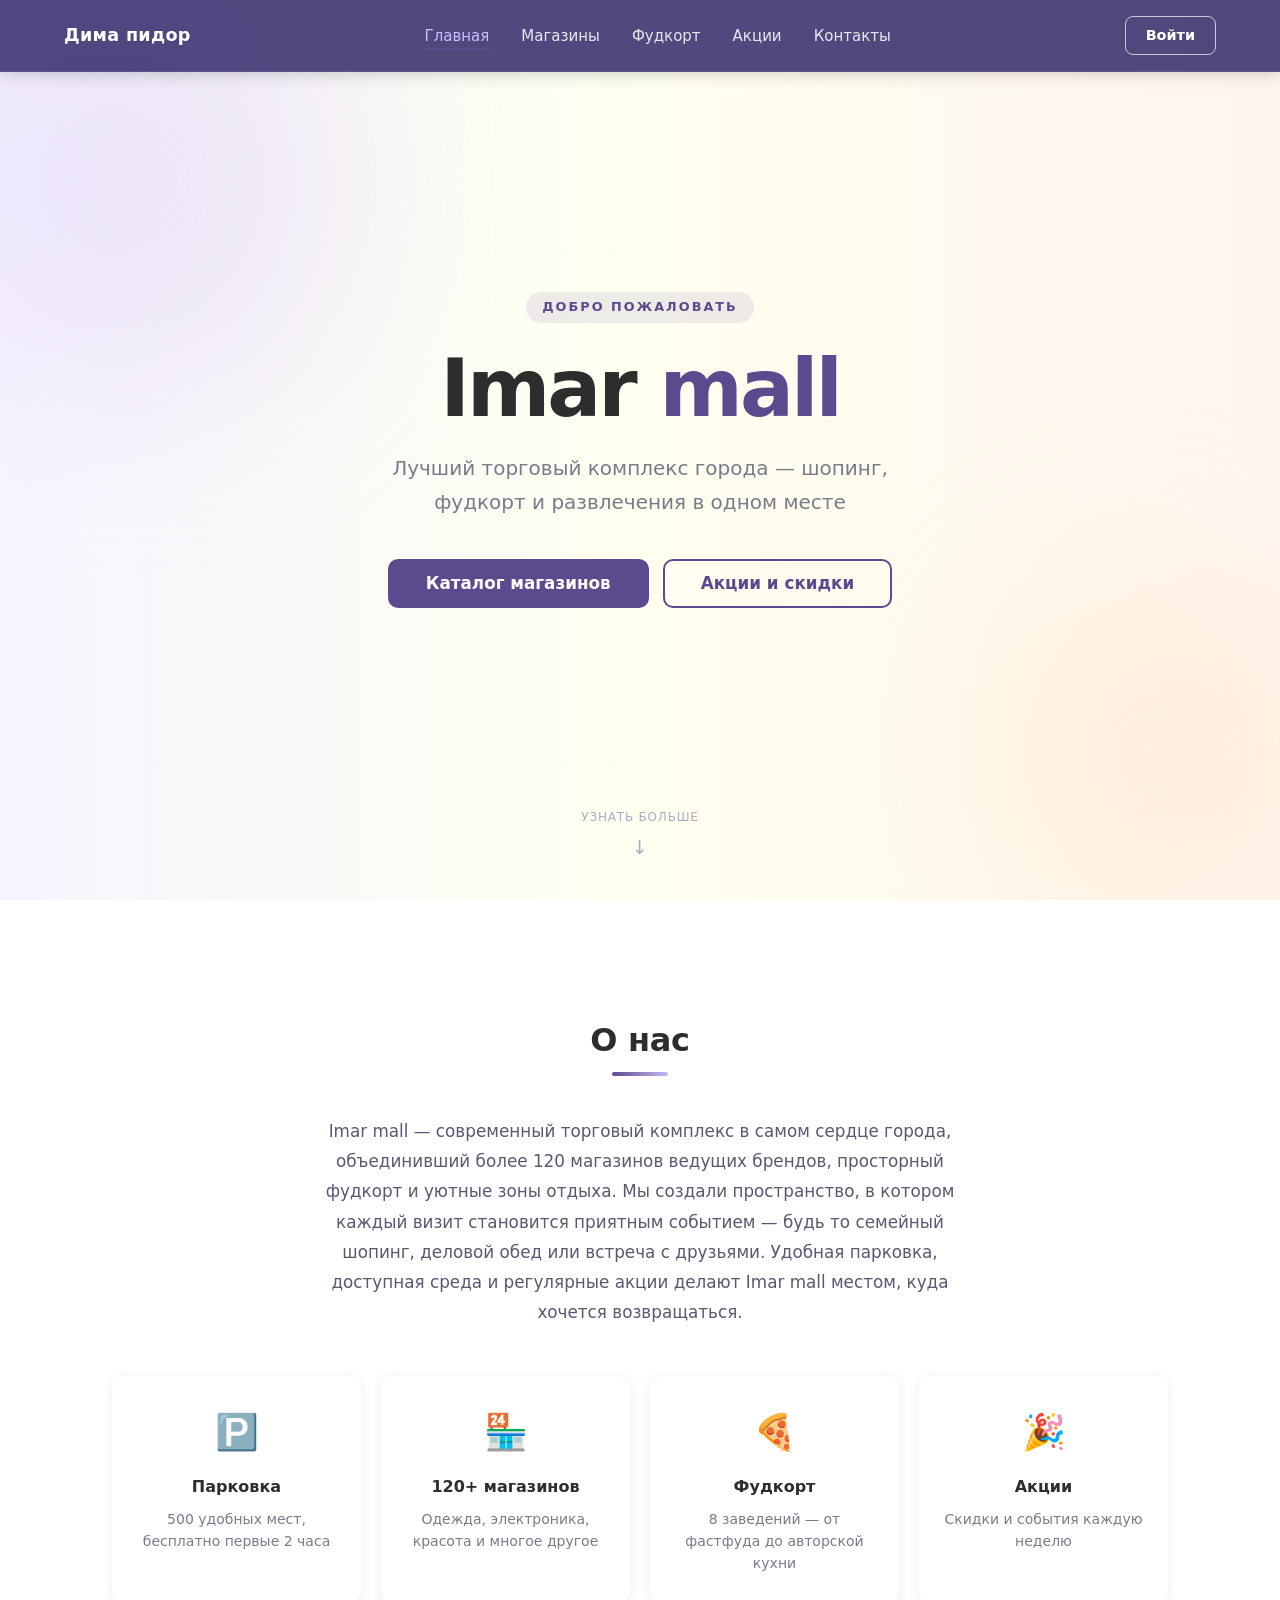
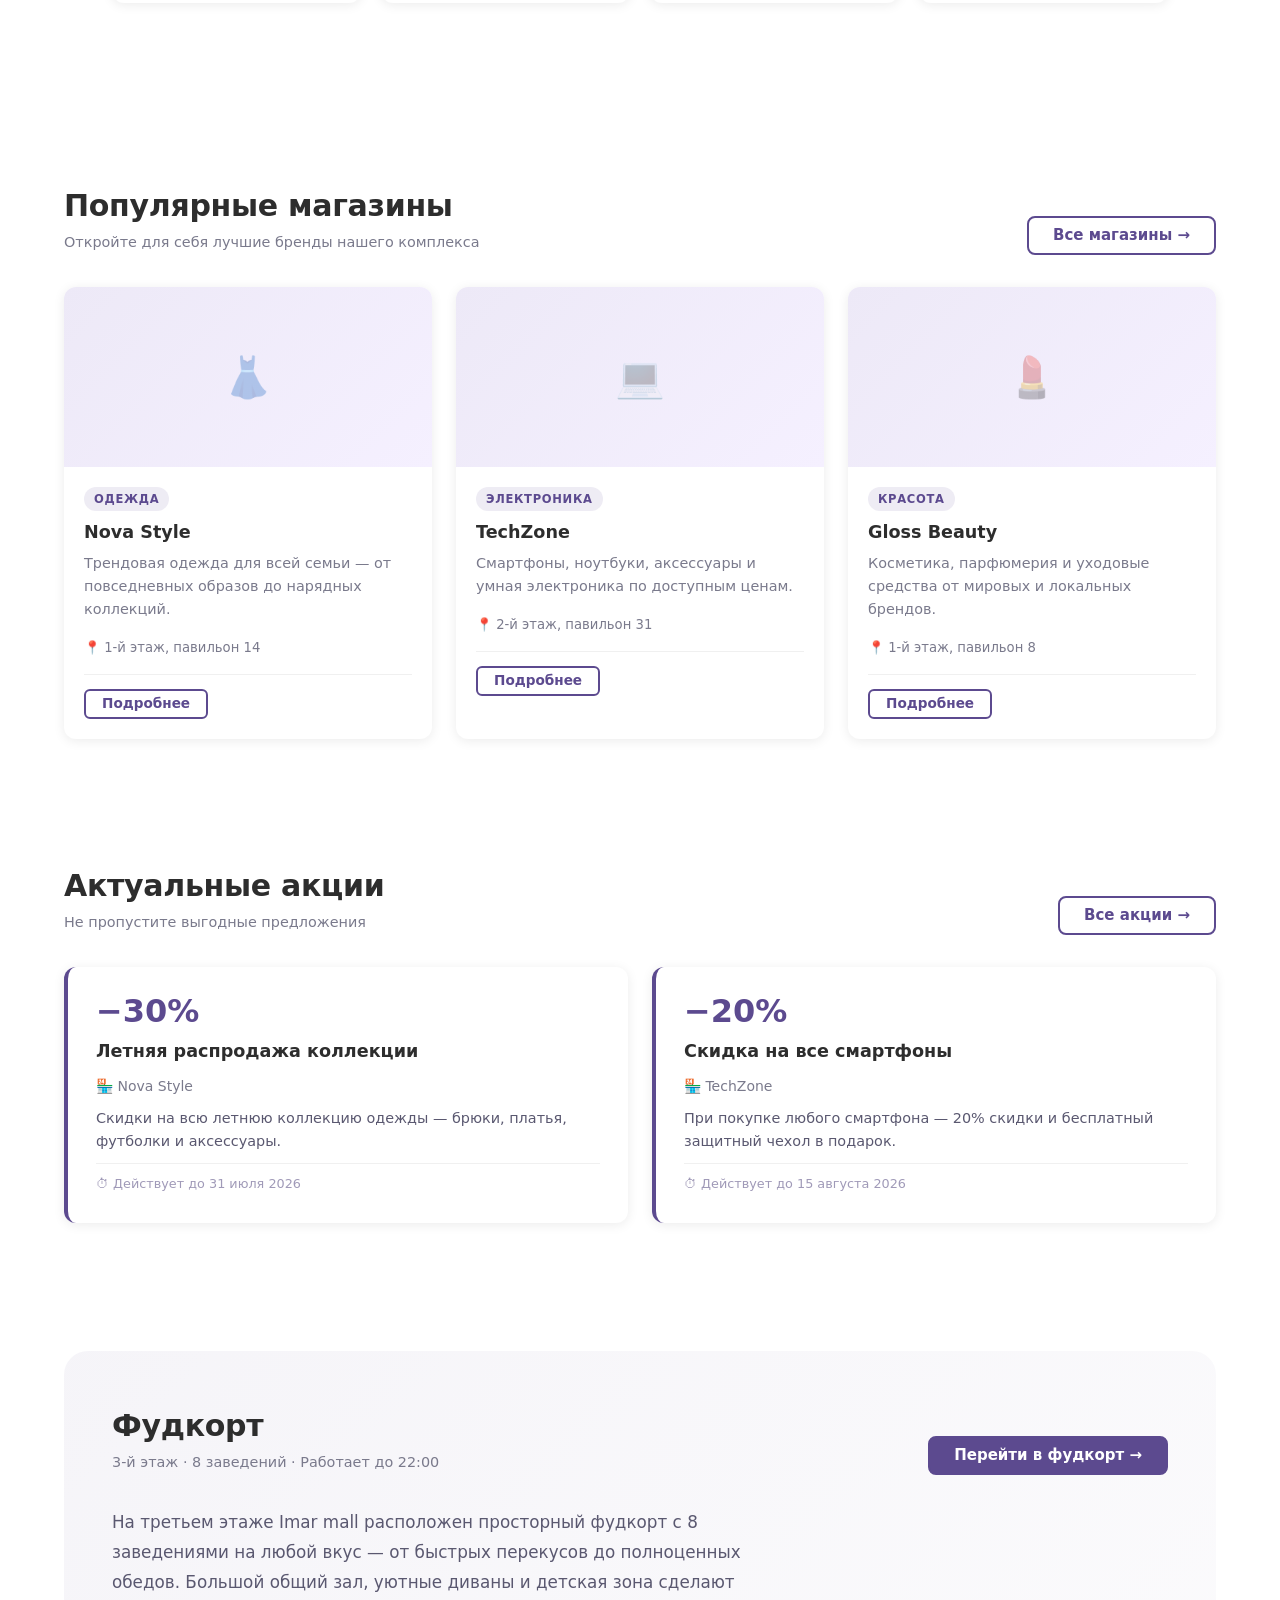
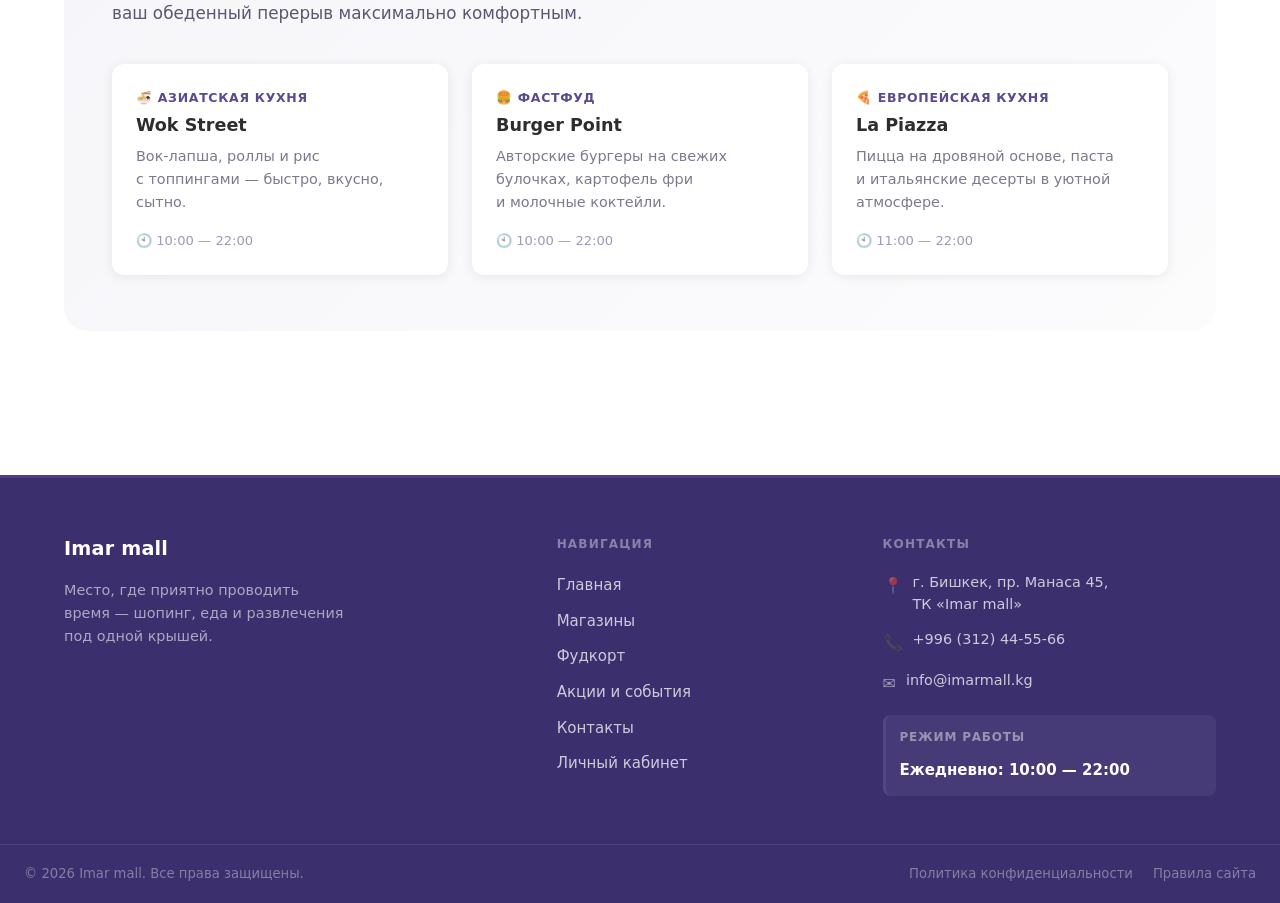
==== commit 26ee6a24: "Change logo name in header to 'Дима пидор'" ====
--- a/imar-shop-main-main/frontend/index.html
+++ b/imar-shop-main-main/frontend/index.html
@@ -268,7 +268,7 @@
 <header class="header">
   <div class="header__inner">
     <a href="index.html" class="header__logo">
-      <span class="header__logo-name">Imar mall</span>
+      <span class="header__logo-name">Дима пидор</span>
     </a>
     <nav class="header__nav">
       <a href="index.html"     class="header__nav-link active">Главная</a>
@@ -609,4 +609,4 @@
 
 <script src="js/header-auth.js"></script>
 </body>
-</html>+</html>
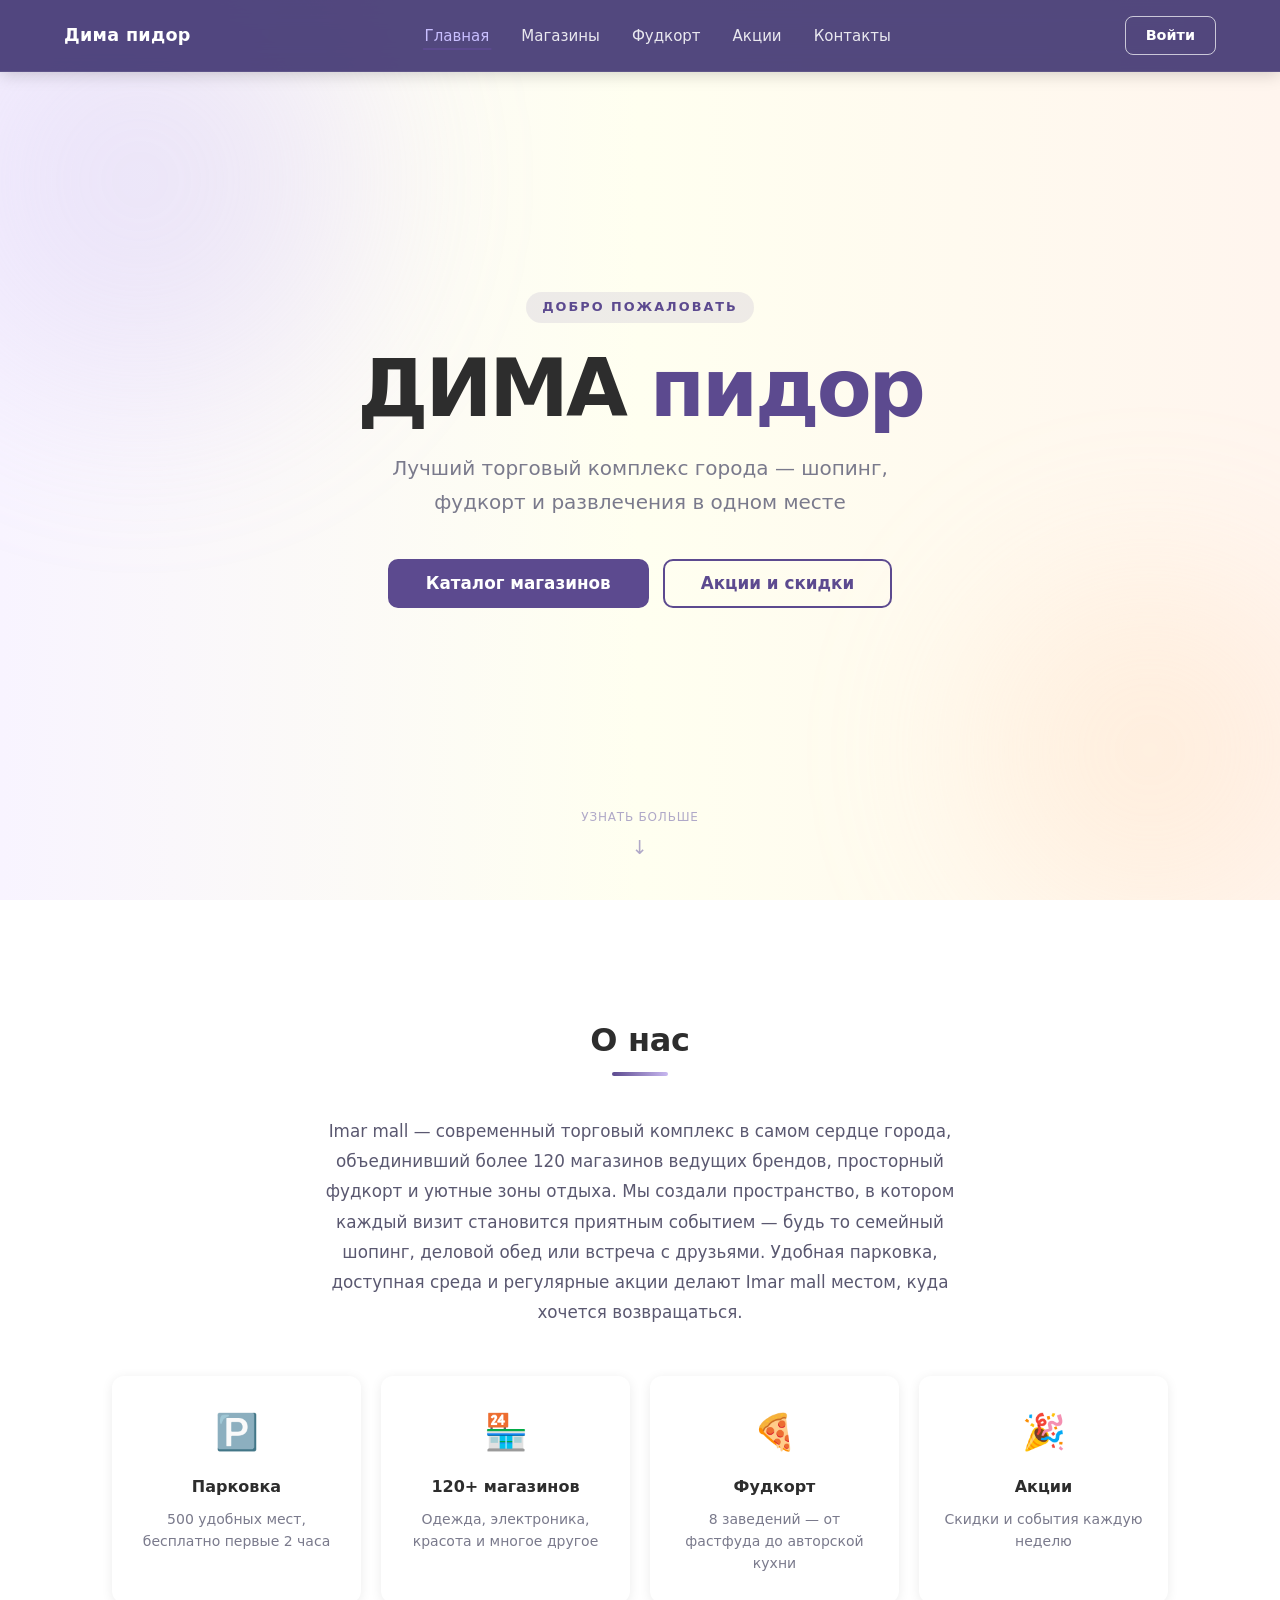
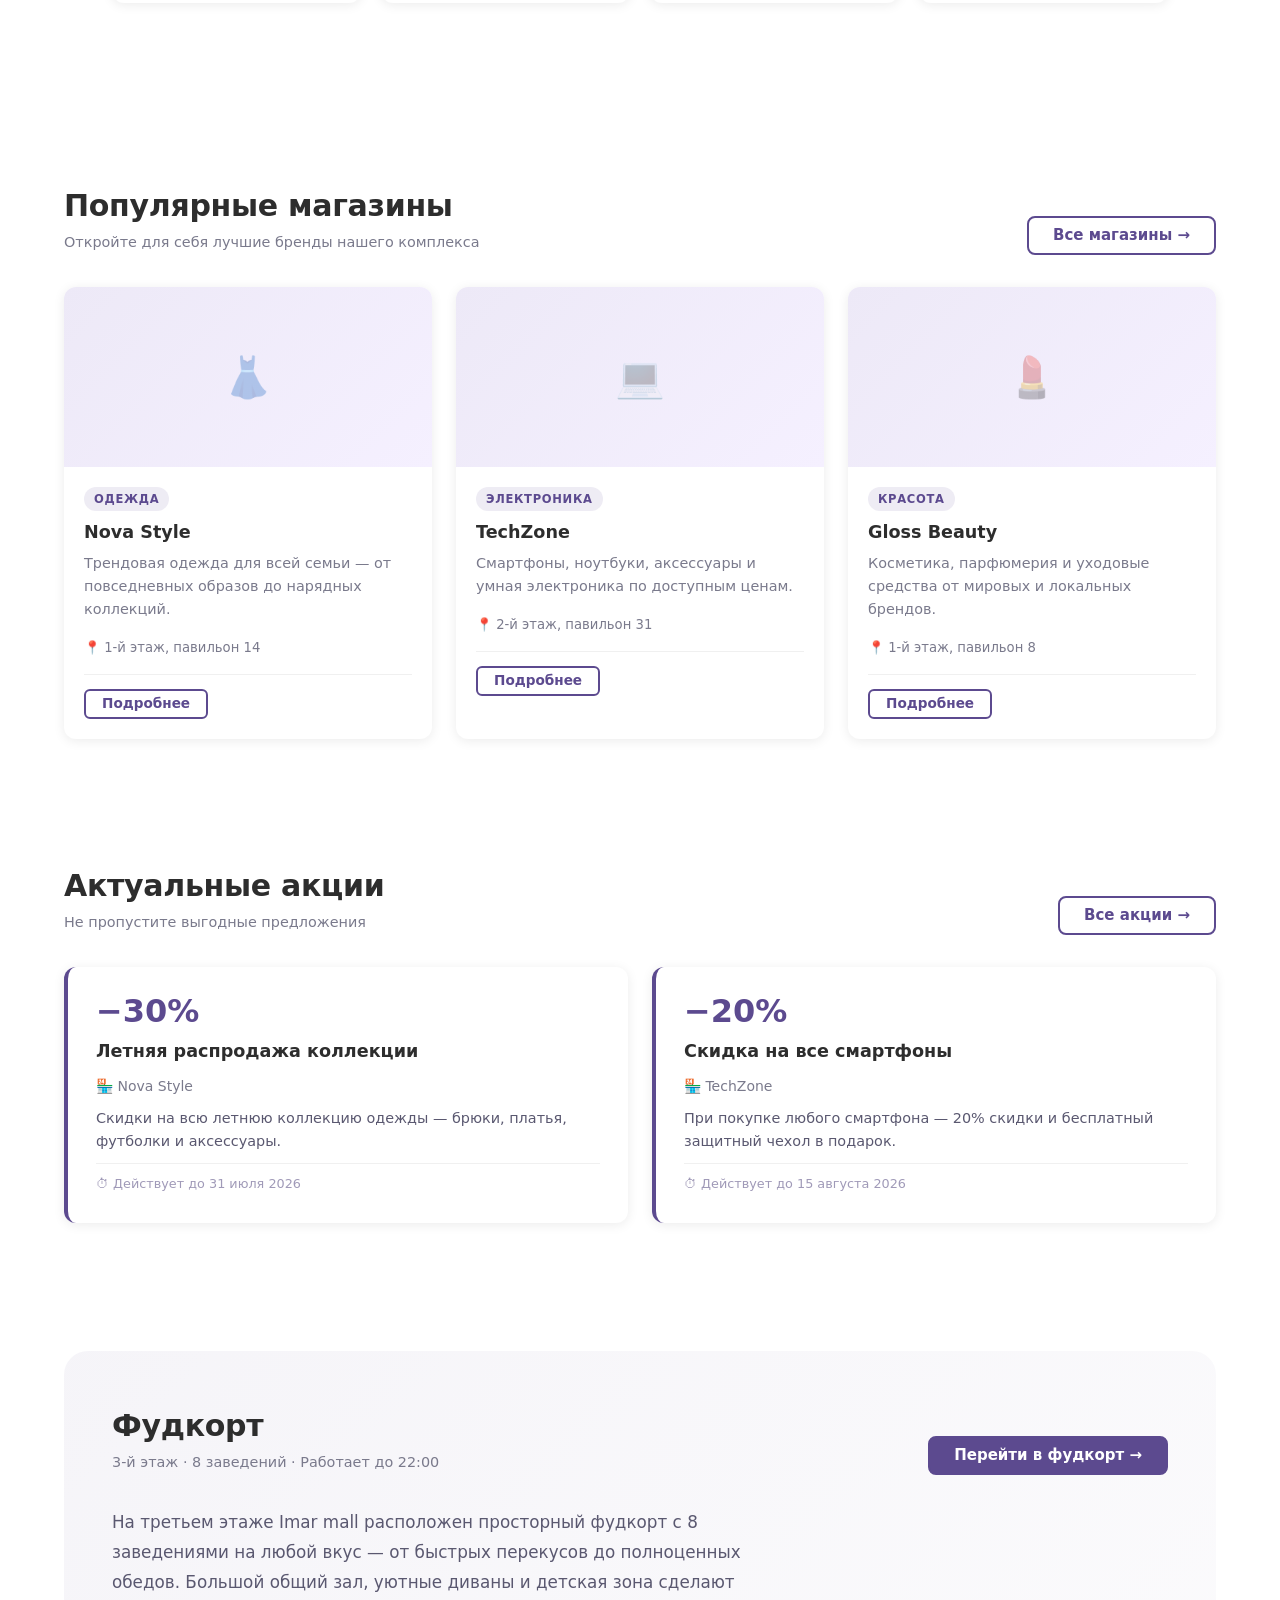
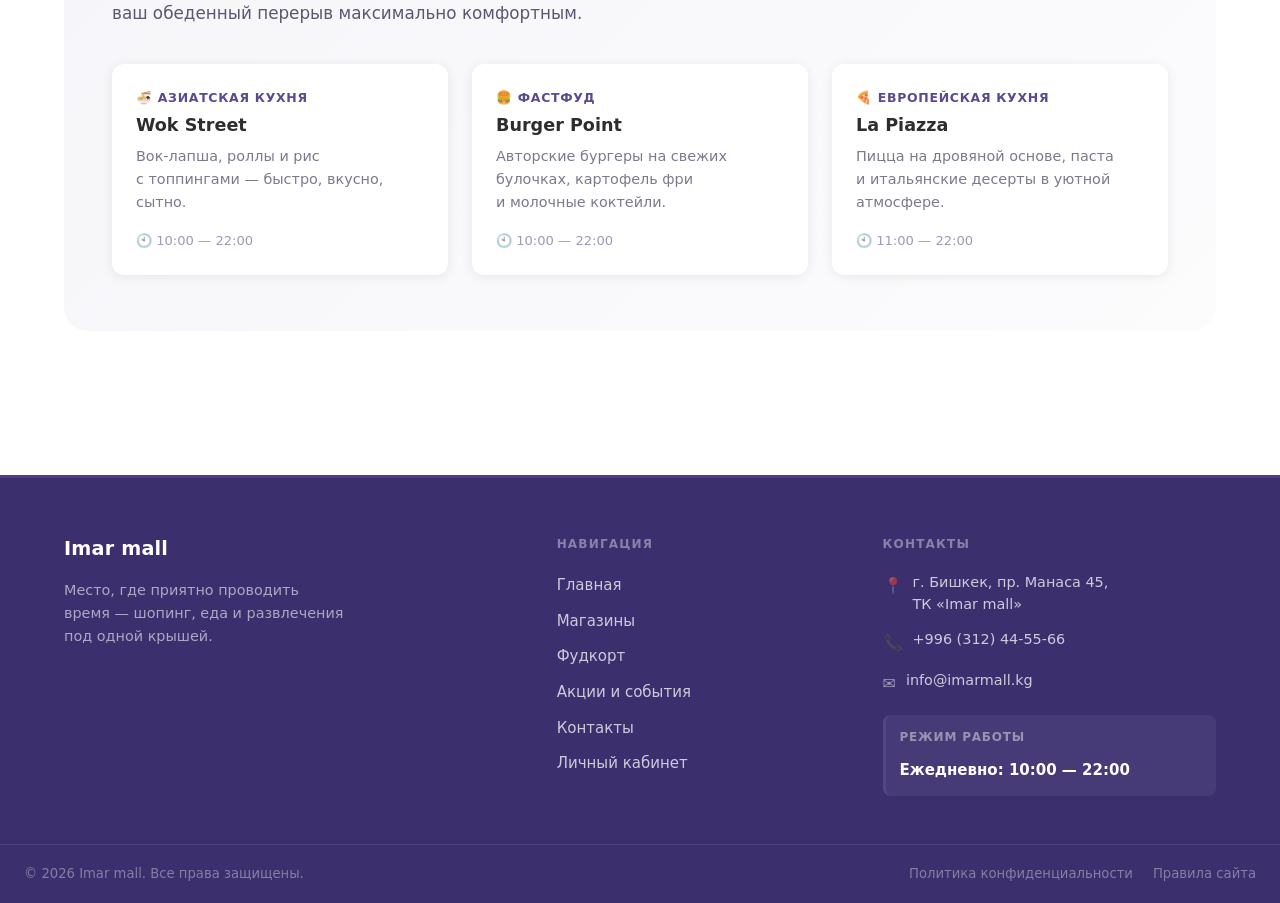
==== commit 722ffd06: "Update index.html" ====
--- a/imar-shop-main-main/frontend/index.html
+++ b/imar-shop-main-main/frontend/index.html
@@ -293,7 +293,7 @@
   <section class="hero">
     <div class="hero__content">
       <span class="hero__eyebrow">Добро пожаловать</span>
-      <h1 class="hero__title">Imar <span>mall</span></h1>
+      <h1 class="hero__title">ДИМА <span>пидор</span></h1>
       <p class="hero__subtitle">
         Лучший торговый комплекс города — шопинг, фудкорт
         и&nbsp;развлечения в&nbsp;одном месте
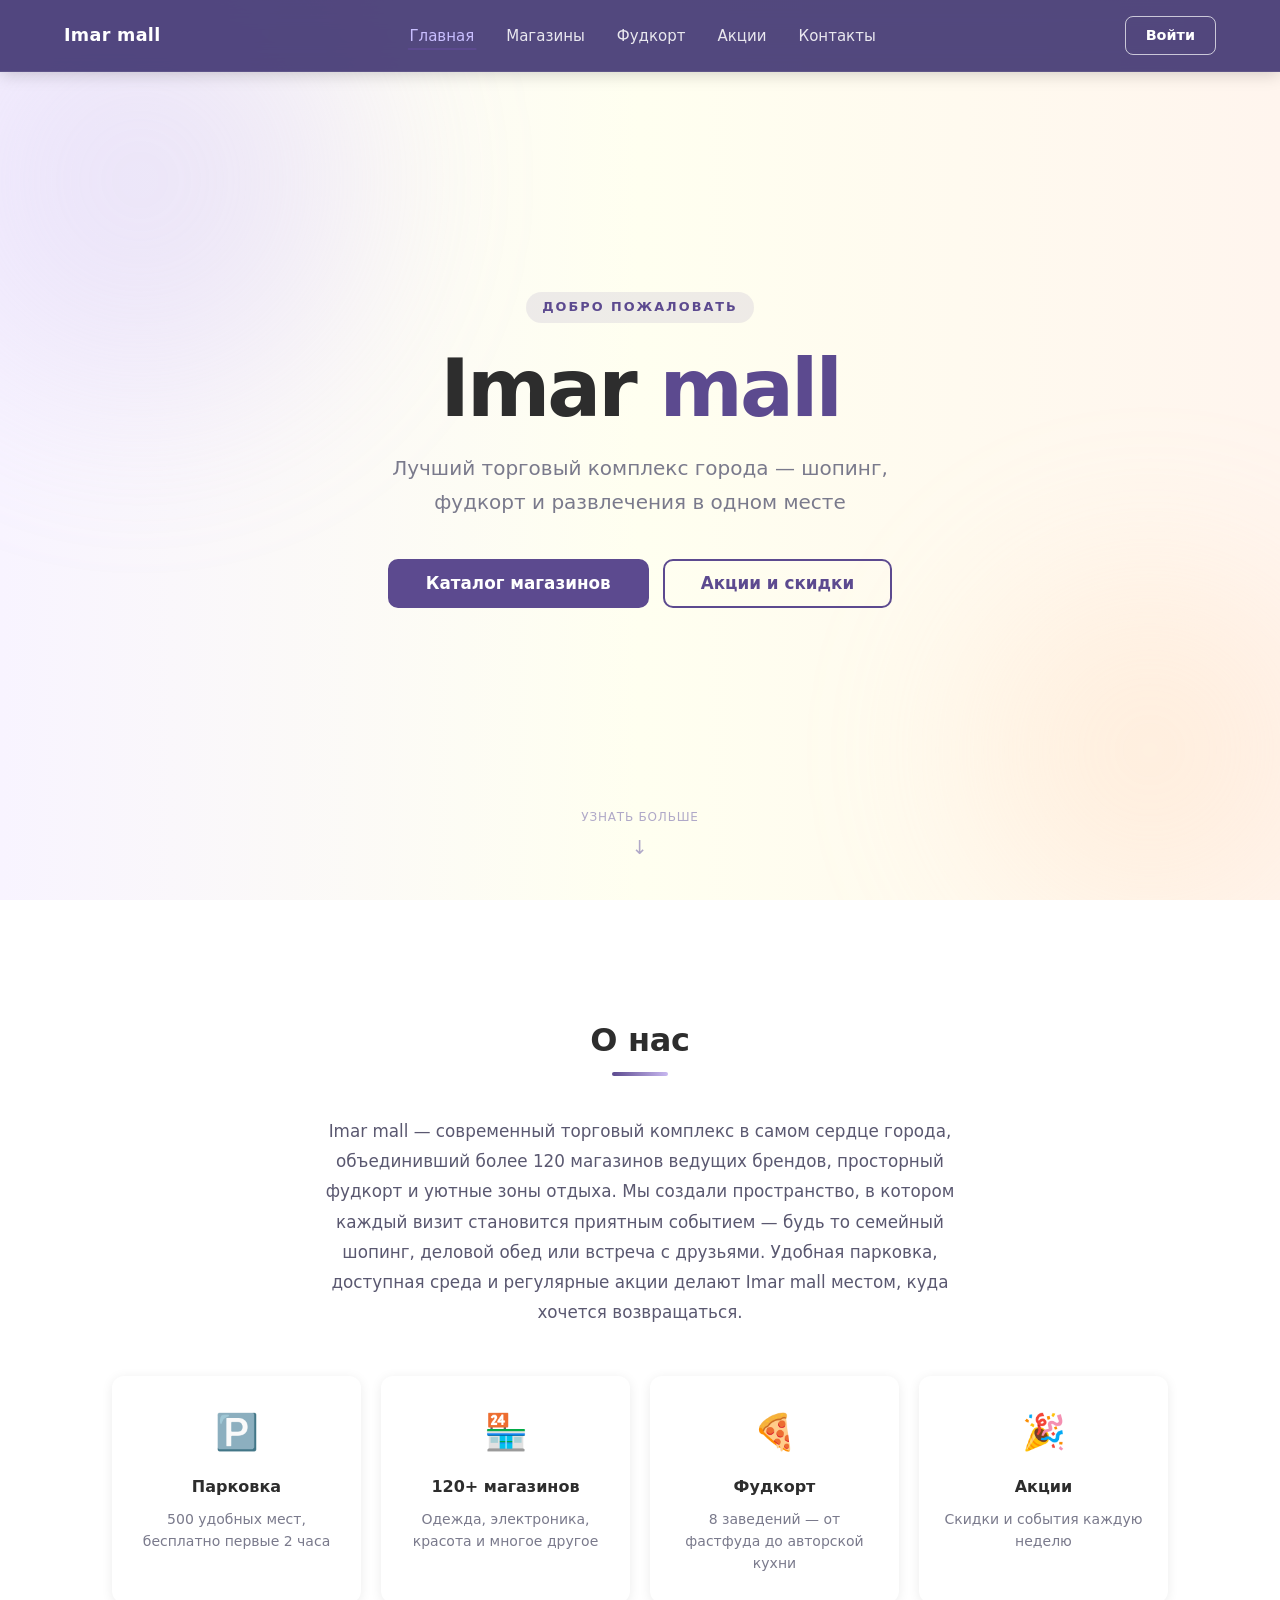
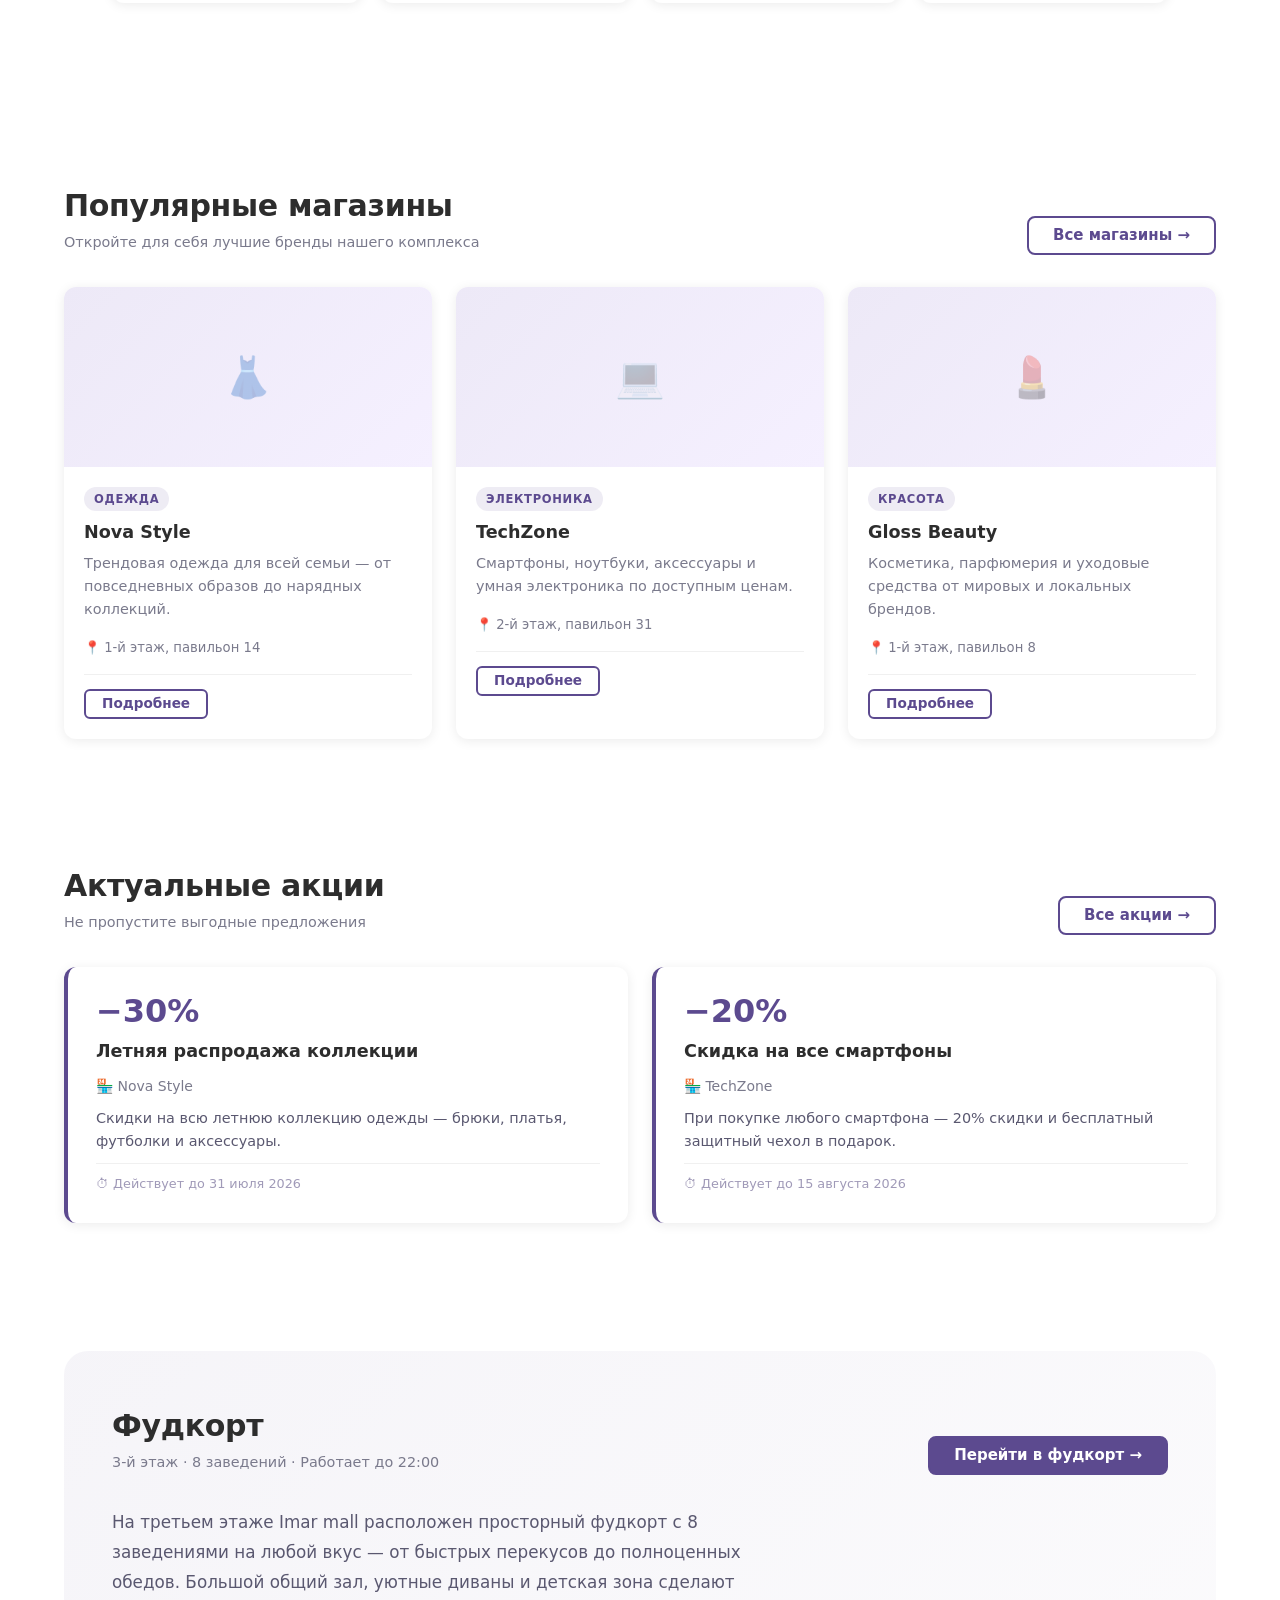
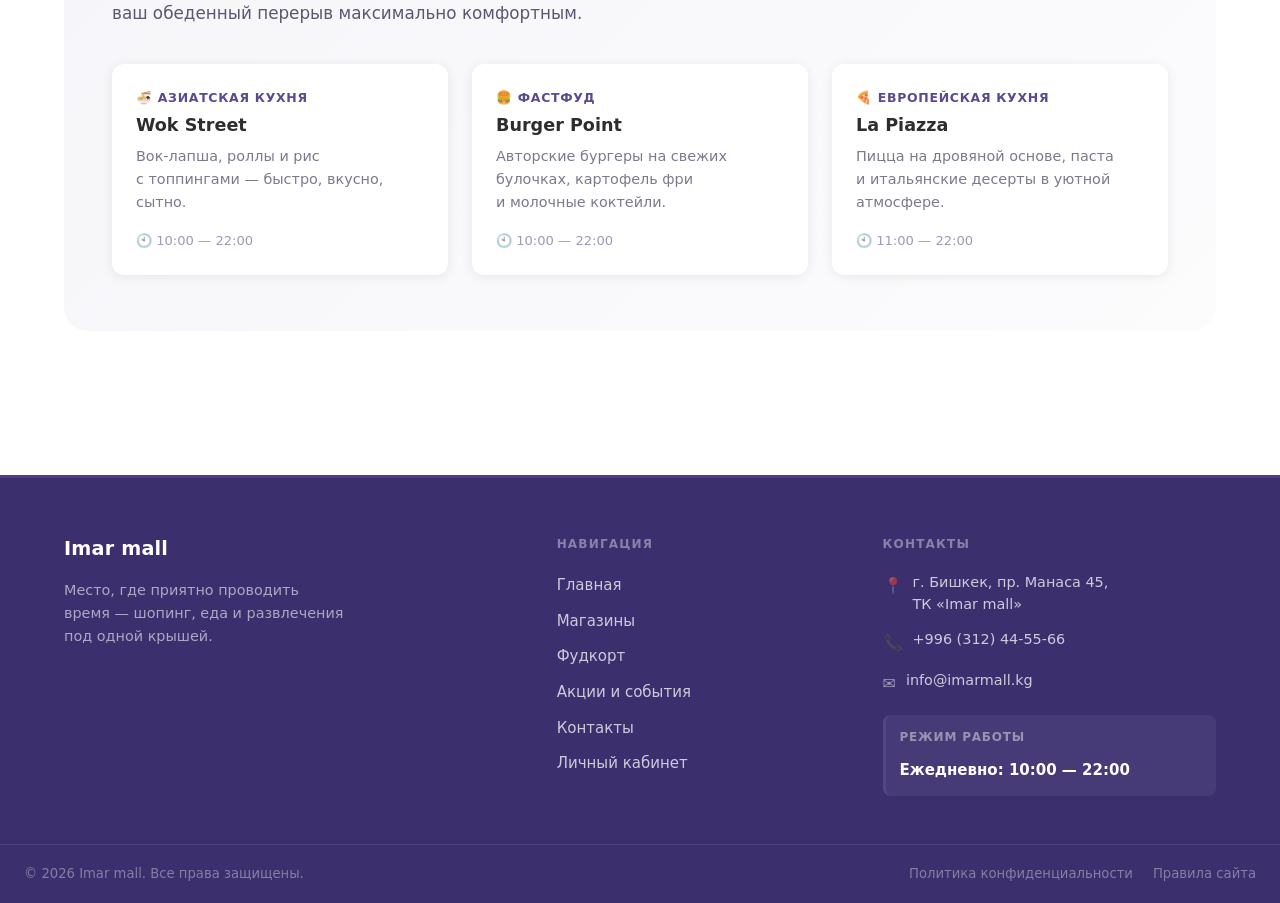
==== commit 1a0e33ed: "Update index.html" ====
--- a/imar-shop-main-main/frontend/index.html
+++ b/imar-shop-main-main/frontend/index.html
@@ -268,7 +268,7 @@
 <header class="header">
   <div class="header__inner">
     <a href="index.html" class="header__logo">
-      <span class="header__logo-name">Дима пидор</span>
+      <span class="header__logo-name">Imar mall</span>
     </a>
     <nav class="header__nav">
       <a href="index.html"     class="header__nav-link active">Главная</a>
@@ -293,7 +293,7 @@
   <section class="hero">
     <div class="hero__content">
       <span class="hero__eyebrow">Добро пожаловать</span>
-      <h1 class="hero__title">ДИМА <span>пидор</span></h1>
+      <h1 class="hero__title">Imar <span>mall</span></h1>
       <p class="hero__subtitle">
         Лучший торговый комплекс города — шопинг, фудкорт
         и&nbsp;развлечения в&nbsp;одном месте
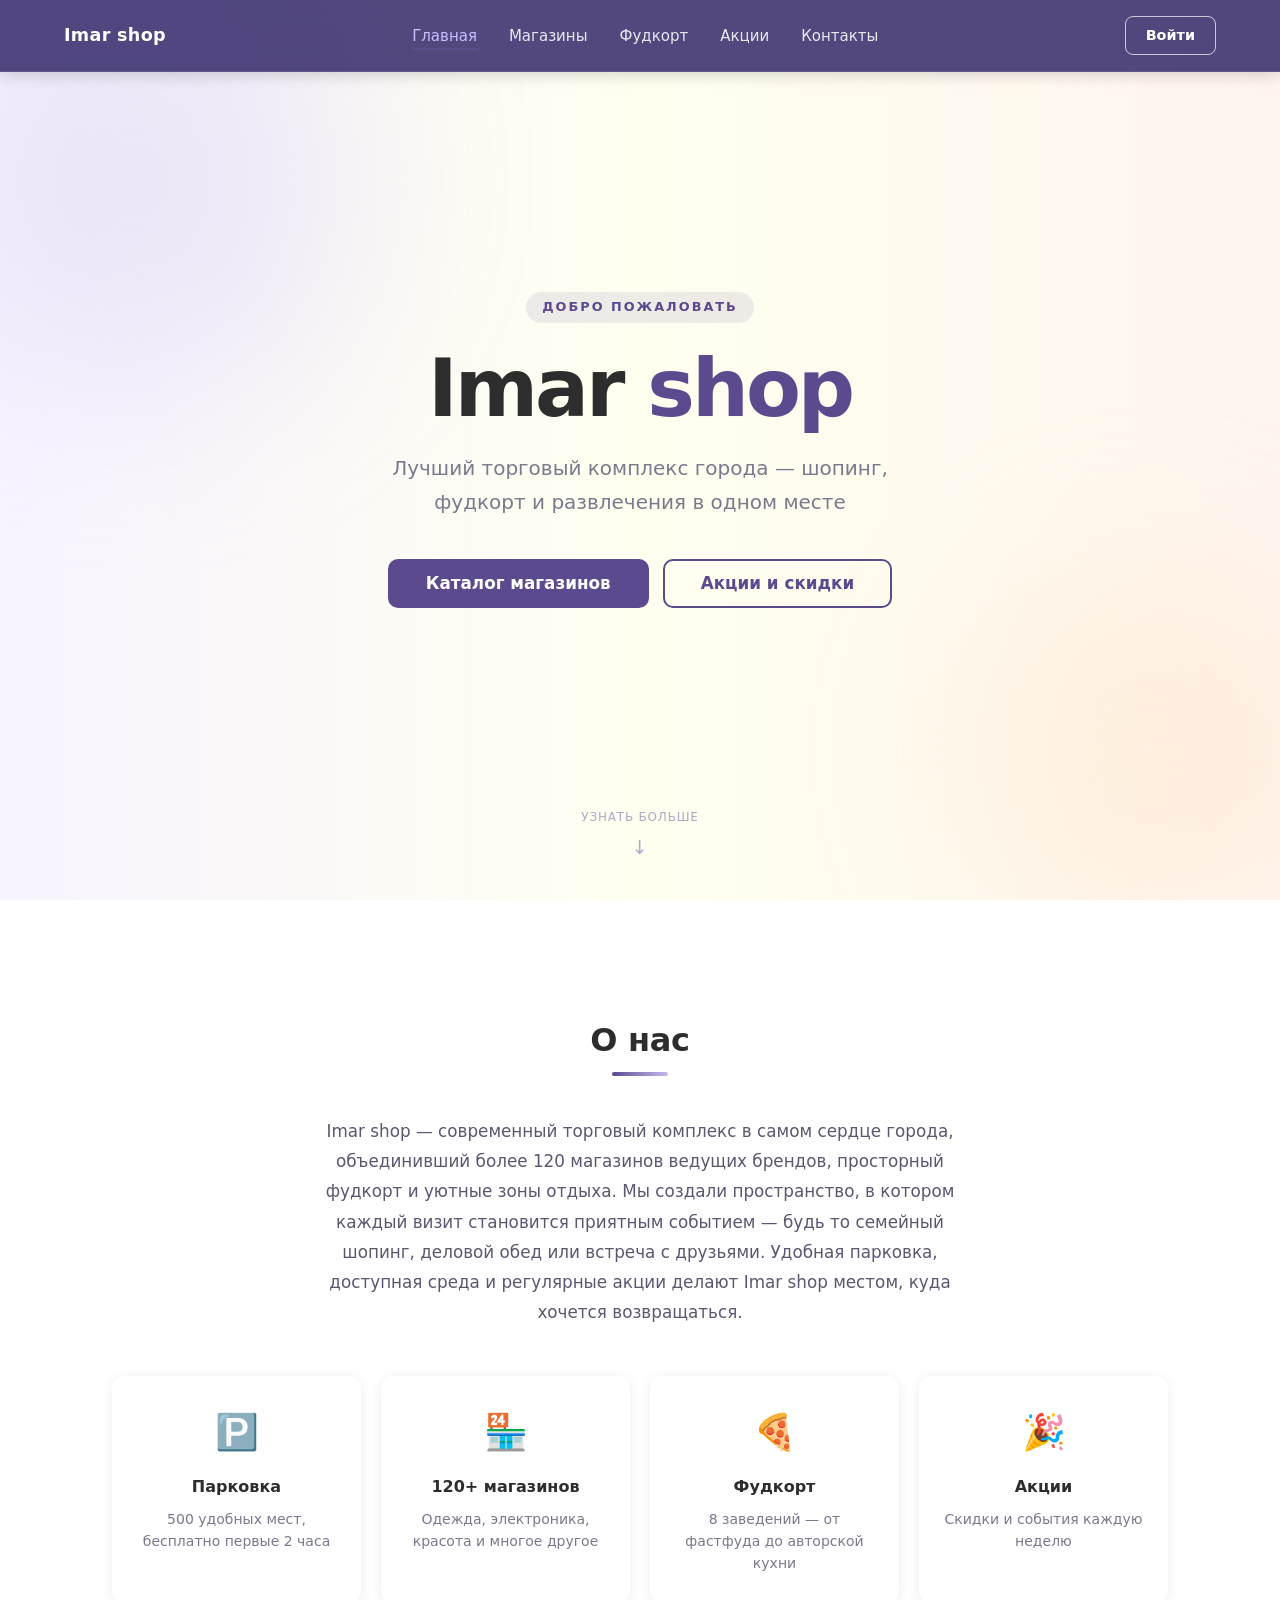
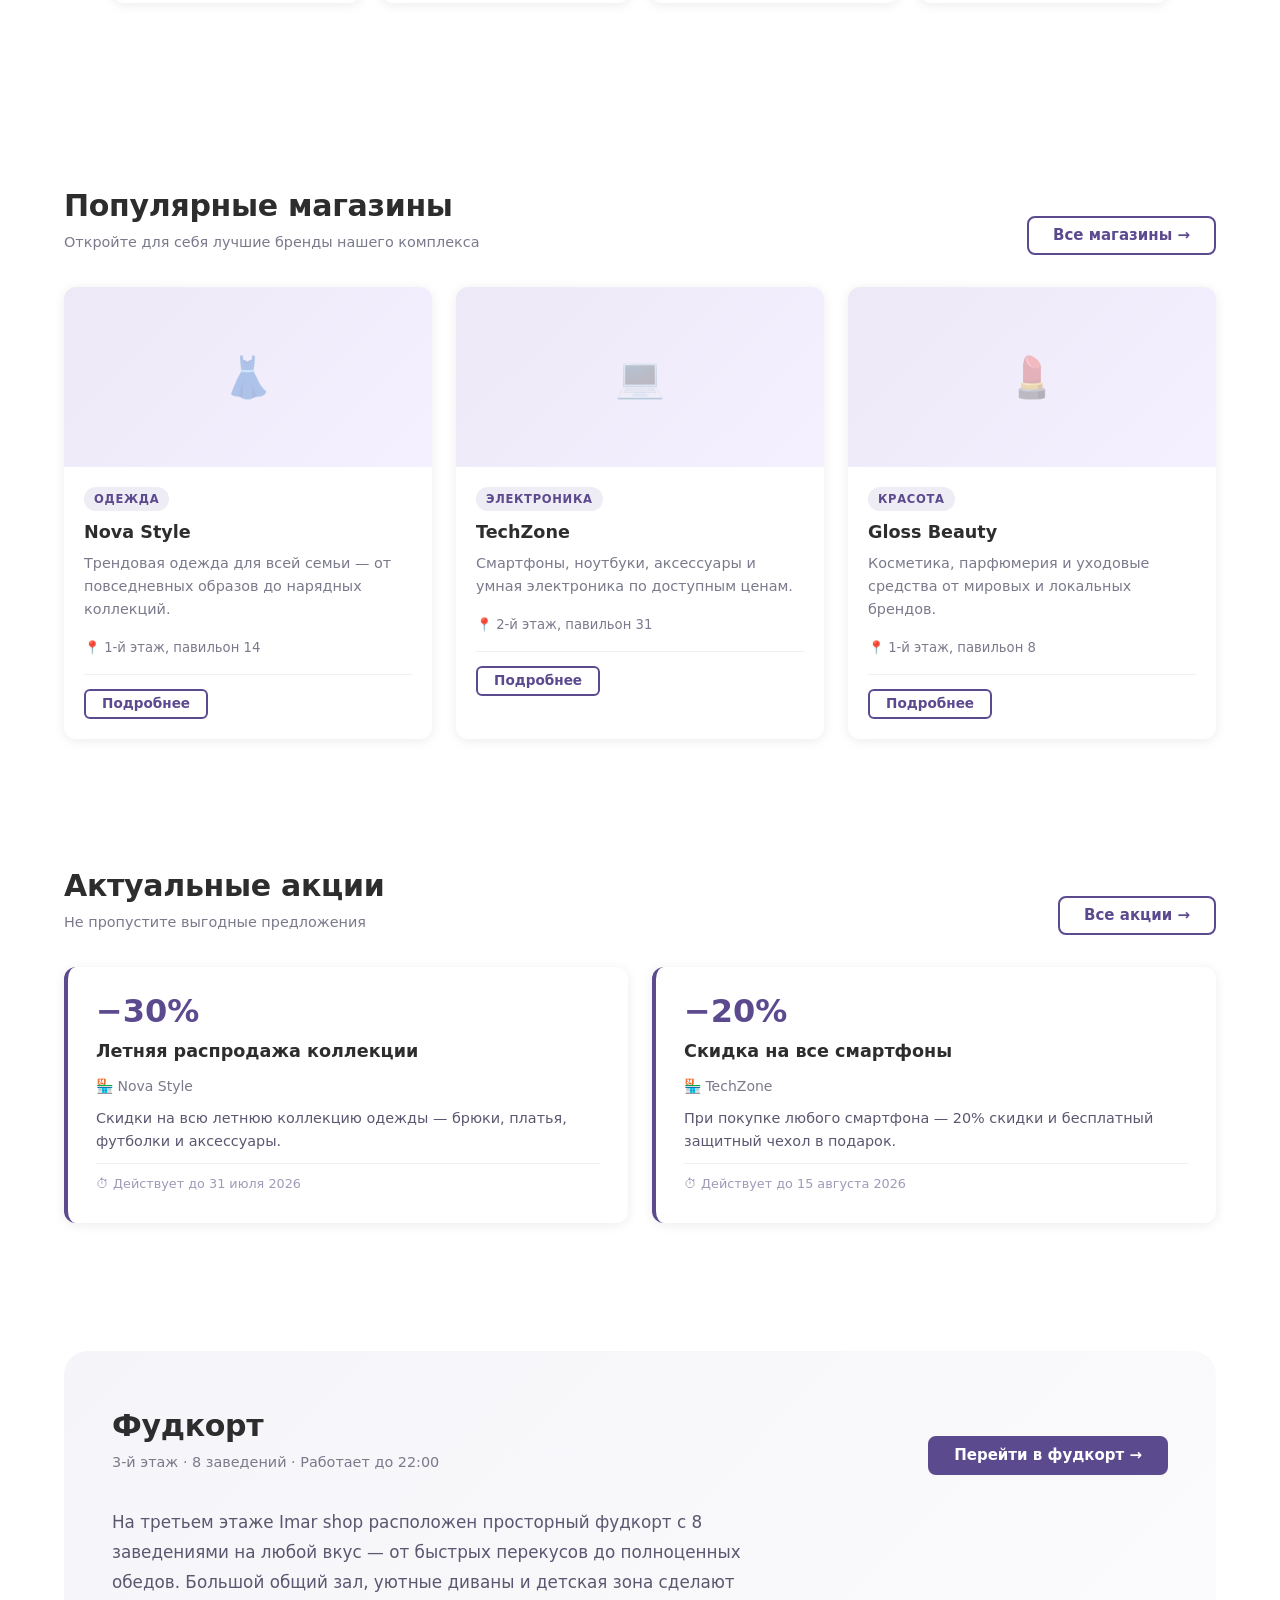
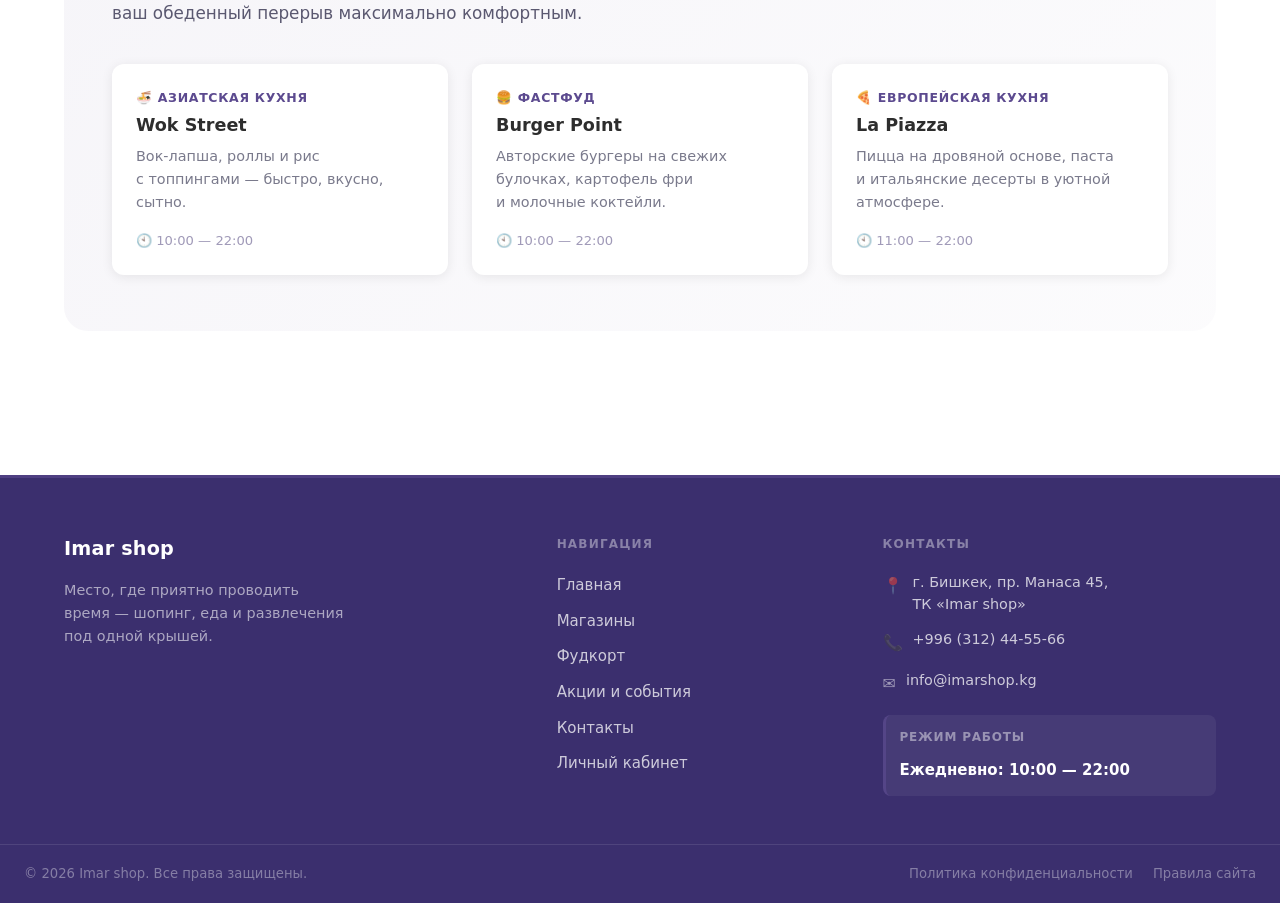
==== commit 9a2994f9: "Change 'Imar mall' to 'Imar shop' throughout HTML" ====
--- a/imar-shop-main-main/frontend/index.html
+++ b/imar-shop-main-main/frontend/index.html
@@ -268,7 +268,7 @@
 <header class="header">
   <div class="header__inner">
     <a href="index.html" class="header__logo">
-      <span class="header__logo-name">Imar mall</span>
+      <span class="header__logo-name">Imar shop</span>
     </a>
     <nav class="header__nav">
       <a href="index.html"     class="header__nav-link active">Главная</a>
@@ -293,7 +293,7 @@
   <section class="hero">
     <div class="hero__content">
       <span class="hero__eyebrow">Добро пожаловать</span>
-      <h1 class="hero__title">Imar <span>mall</span></h1>
+      <h1 class="hero__title">Imar <span>shop</span></h1>
       <p class="hero__subtitle">
         Лучший торговый комплекс города — шопинг, фудкорт
         и&nbsp;развлечения в&nbsp;одном месте
@@ -320,14 +320,14 @@
       <div class="section-divider"></div>
 
       <p class="about-text">
-        Imar mall — современный торговый комплекс в&nbsp;самом сердце
+        Imar shop — современный торговый комплекс в&nbsp;самом сердце
         города, объединивший более 120 магазинов ведущих брендов,
         просторный фудкорт и&nbsp;уютные зоны отдыха.
         Мы создали пространство, в&nbsp;котором каждый визит
         становится приятным событием&nbsp;— будь то семейный шопинг,
         деловой обед или встреча с&nbsp;друзьями.
         Удобная парковка, доступная среда и&nbsp;регулярные акции
-        делают Imar mall местом, куда хочется возвращаться.
+        делают Imar shop местом, куда хочется возвращаться.
       </p>
 
       <!-- 4 преимущества -->
@@ -493,7 +493,7 @@
 
       <p style="font-size:1.05rem; color:#5a5870; line-height:1.8;
                 max-width:640px; margin-bottom:36px;">
-        На третьем этаже Imar mall расположен просторный фудкорт с&nbsp;8
+        На третьем этаже Imar shop расположен просторный фудкорт с&nbsp;8
         заведениями на любой вкус — от быстрых перекусов до полноценных
         обедов. Большой общий зал, уютные диваны и&nbsp;детская зона
         сделают ваш обеденный перерыв максимально комфортным.
@@ -548,7 +548,7 @@
 
       <div class="footer__brand">
         <a href="index.html" class="footer__logo">
-          <span class="footer__logo-name">Imar mall</span>
+          <span class="footer__logo-name">Imar shop</span>
         </a>
         <p class="footer__slogan">
           Место, где приятно проводить время —&nbsp;шопинг, еда
@@ -573,7 +573,7 @@
         <div class="footer__contact-item">
           <span class="footer__contact-icon">📍</span>
           <span class="footer__contact-text">
-            г. Бишкек, пр. Манаса 45,<br>ТК «Imar mall»
+            г. Бишкек, пр. Манаса 45,<br>ТК «Imar shop»
           </span>
         </div>
         <div class="footer__contact-item">
@@ -585,7 +585,7 @@
         <div class="footer__contact-item">
           <span class="footer__contact-icon">✉️</span>
           <span class="footer__contact-text">
-            <a href="mailto:info@imarmall.kg">info@imarmall.kg</a>
+            <a href="mailto:info@imarshop.kg">info@imarshop.kg</a>
           </span>
         </div>
         <div class="footer__hours">
@@ -598,7 +598,7 @@
   </div>
 
   <div class="footer__bottom">
-    <p class="footer__copyright">© 2026 Imar mall. Все права защищены.</p>
+    <p class="footer__copyright">© 2026 Imar shop. Все права защищены.</p>
     <div class="footer__bottom-links">
       <a href="#" class="footer__bottom-link">Политика конфиденциальности</a>
       <a href="#" class="footer__bottom-link">Правила сайта</a>
